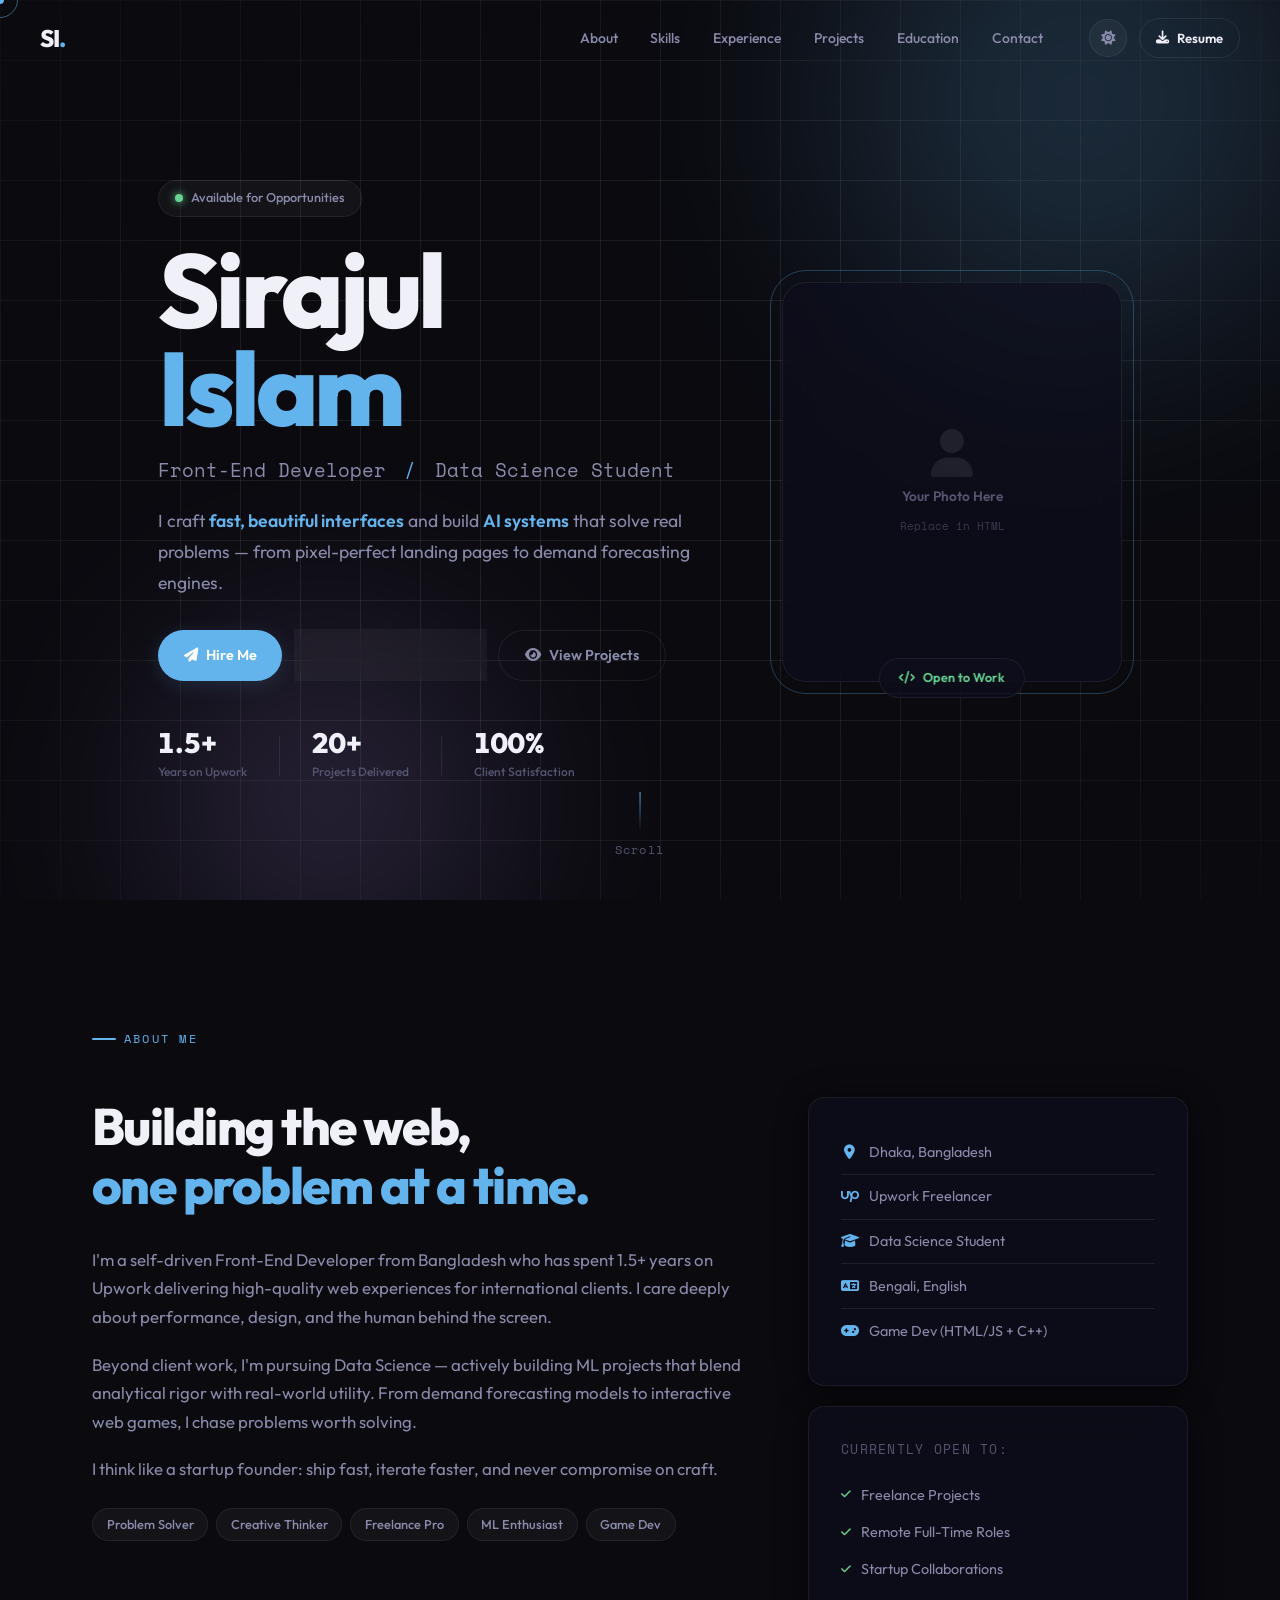
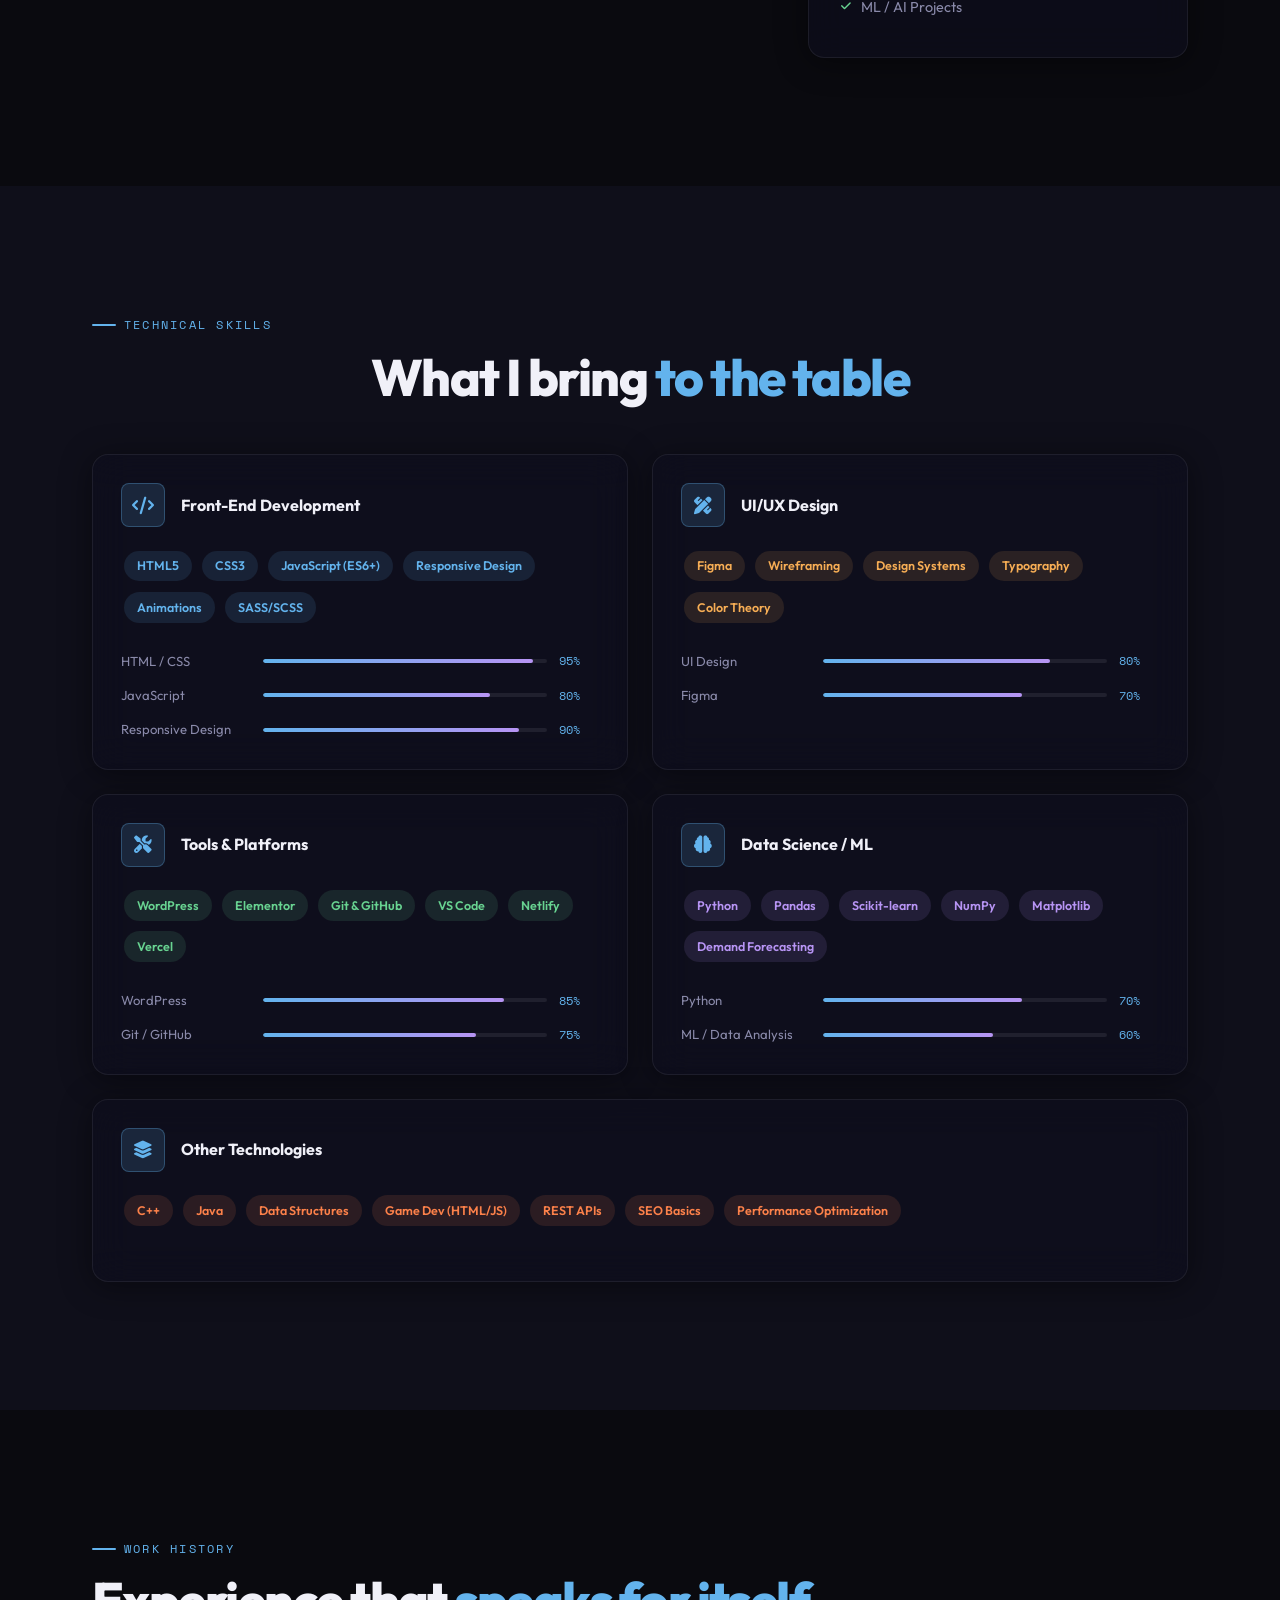
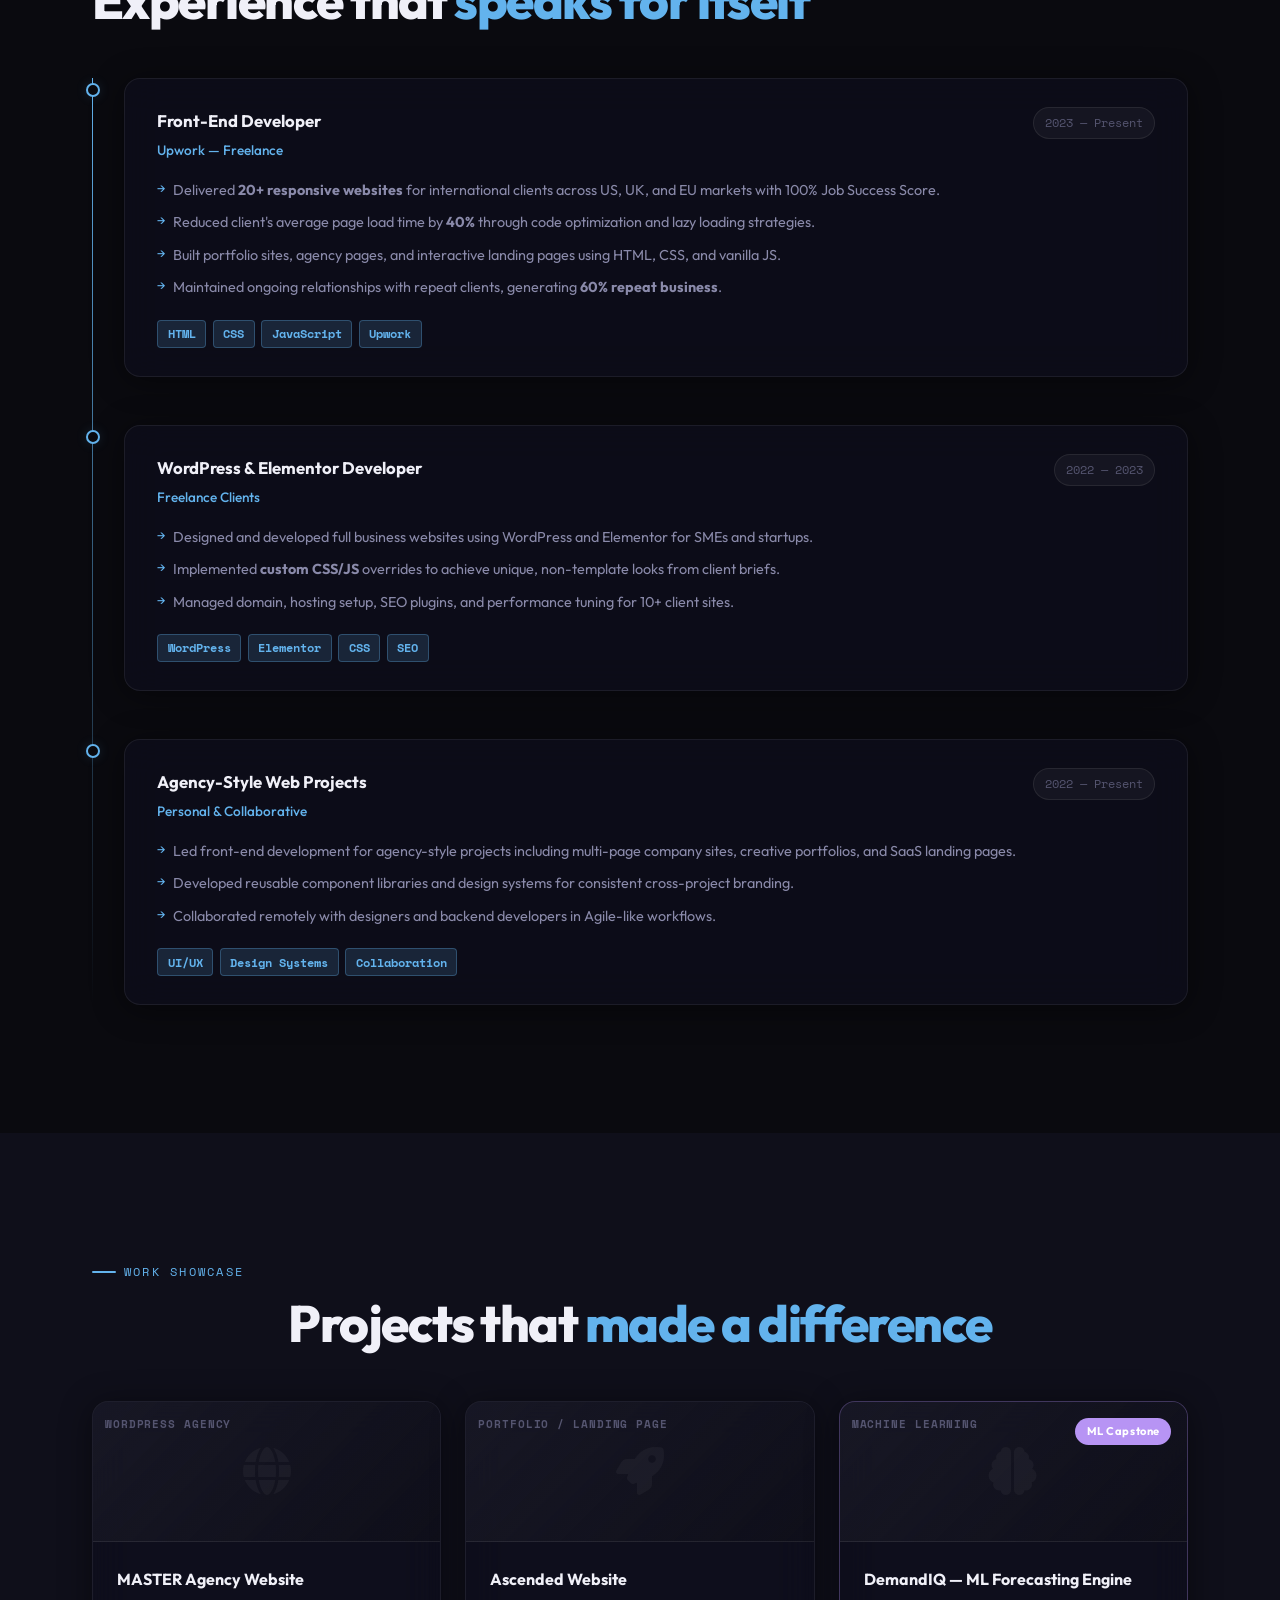
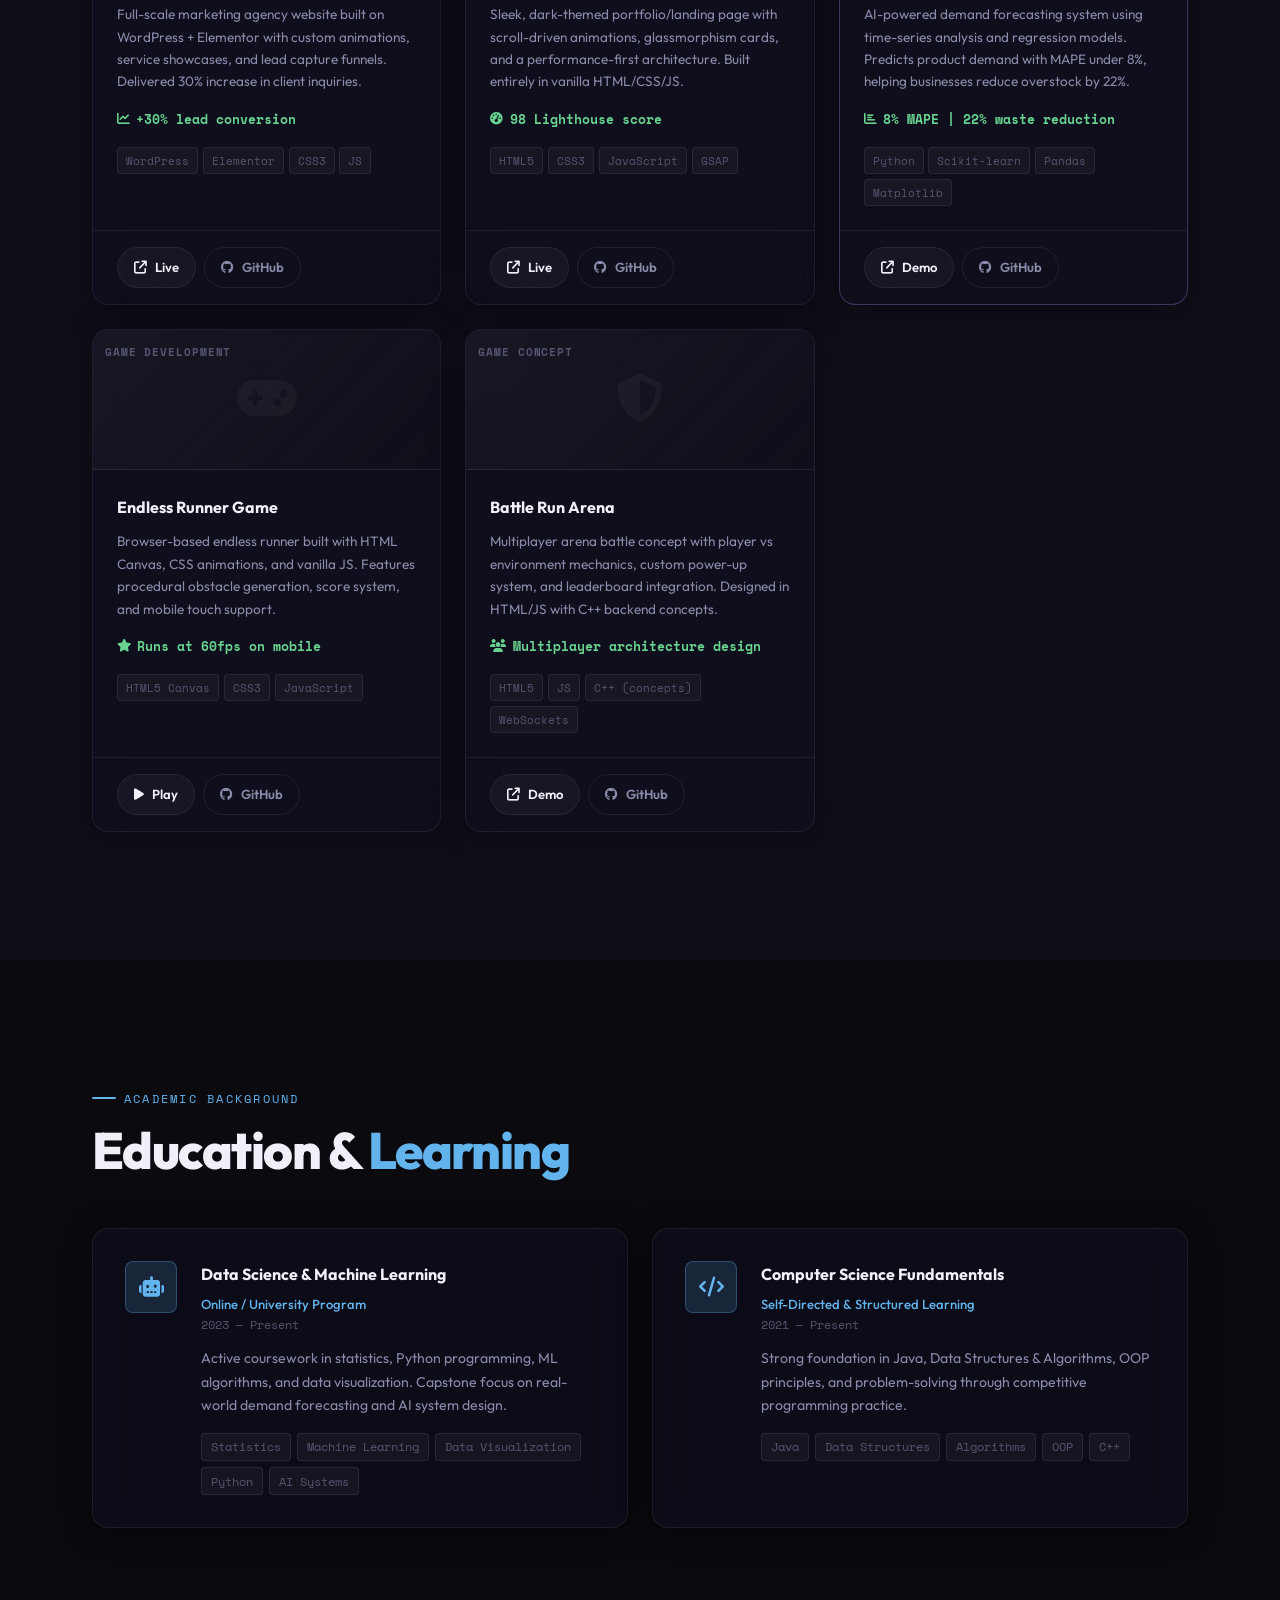
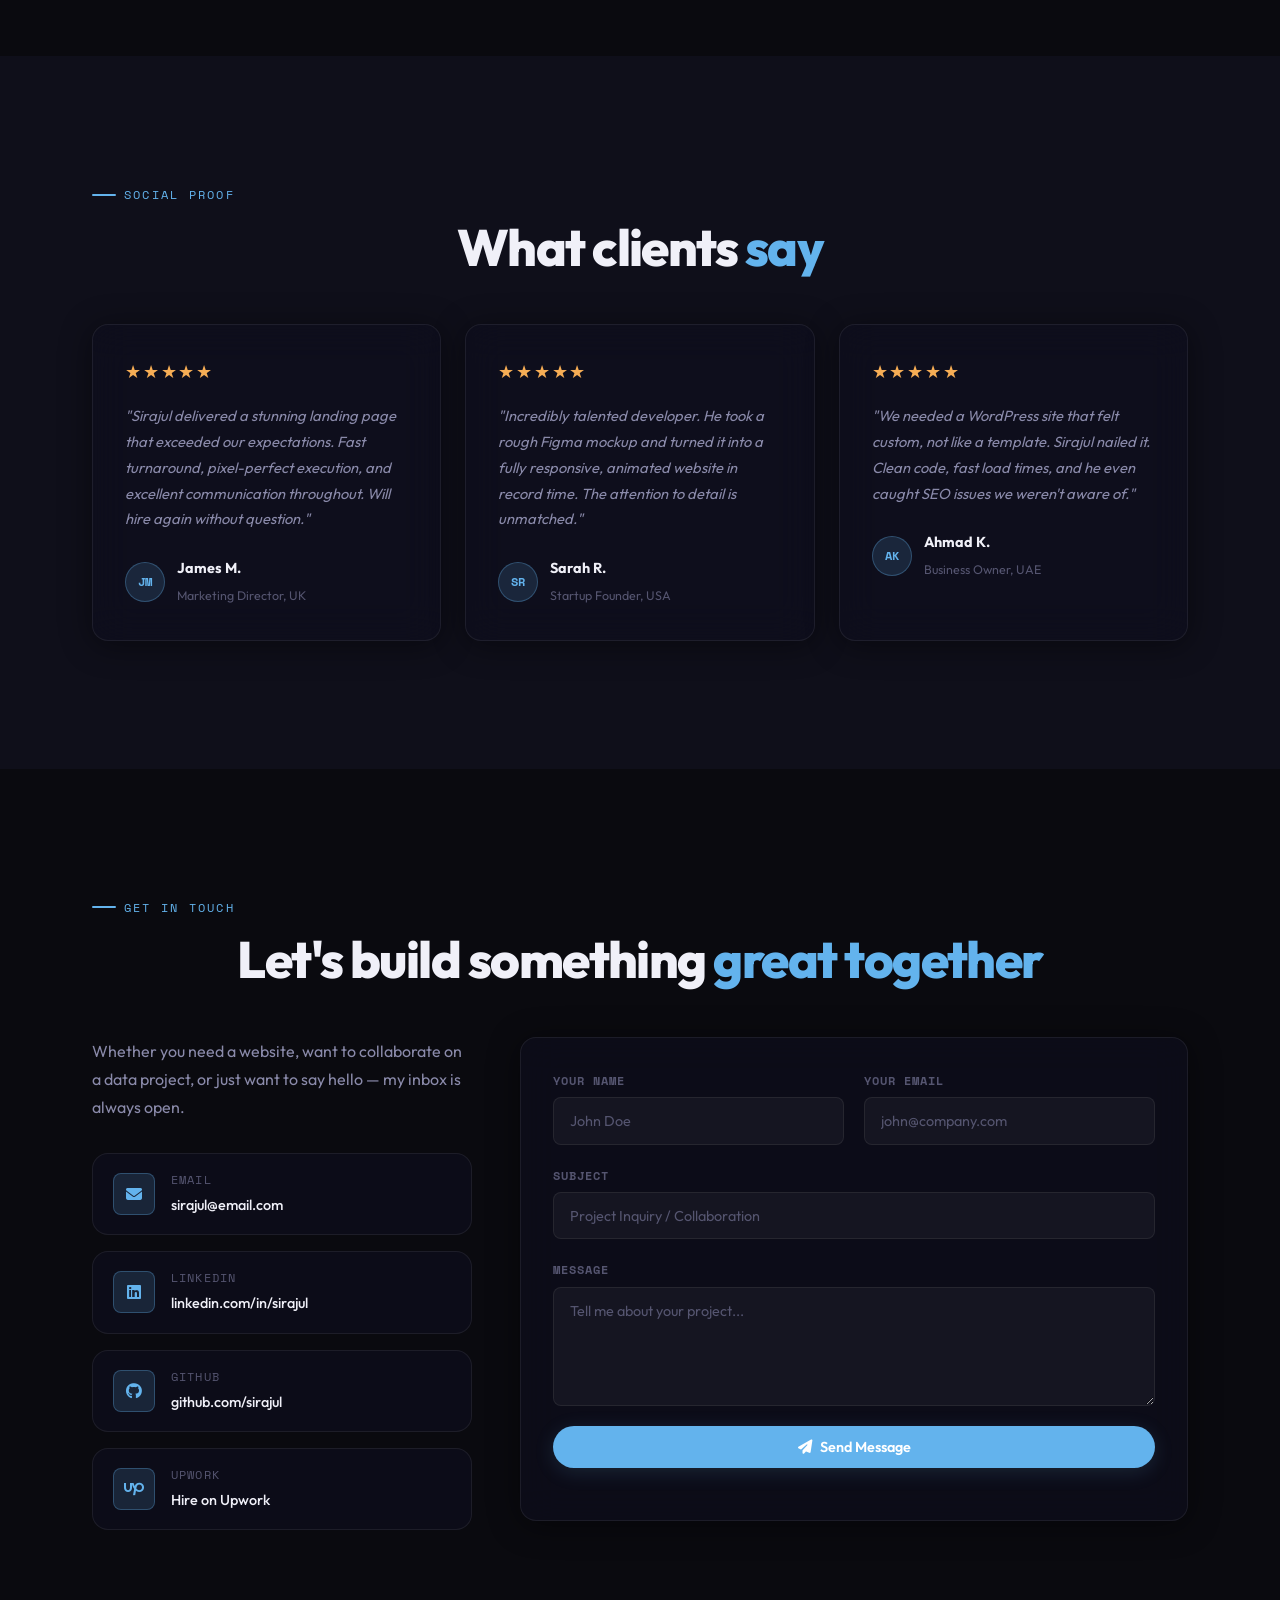
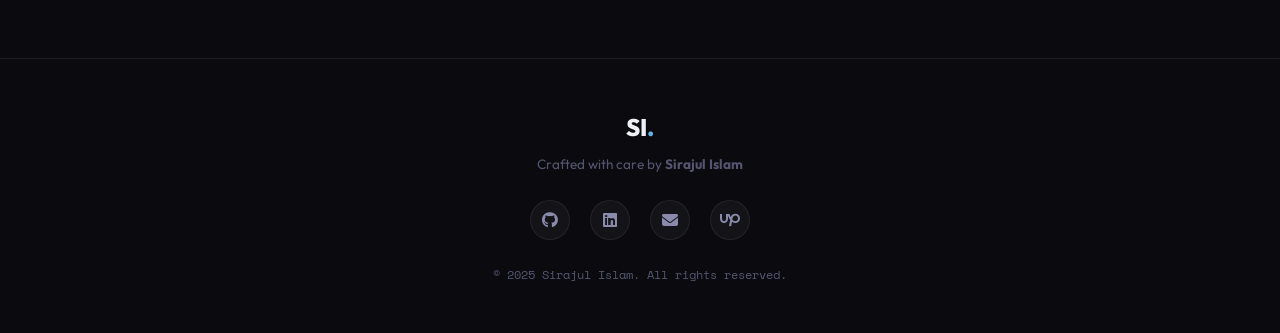
==== index.html @ c88090b0 "Add files via upload" ====
<!DOCTYPE html>
<html lang="en" data-theme="dark">
<head>
  <meta charset="UTF-8" />
  <meta name="viewport" content="width=device-width, initial-scale=1.0" />
  <!-- ============================================================
    SEO: Replace name, title, description, and URL below
  ============================================================ -->
  <title>Sirajul Islam — Front-End Developer & Data Science Student</title>
  <meta name="description" content="Front-End Developer with 1.5+ years on Upwork. Building beautiful web experiences and AI-powered systems. Available for freelance and full-time roles." />
  <meta name="keywords" content="Front-End Developer, JavaScript, HTML, CSS, Data Science, Machine Learning, Freelance, Upwork, Bangladesh" />
  <meta name="author" content="Sirajul Islam" />
  <meta property="og:title" content="Sirajul Islam — Front-End Developer & Data Science Student" />
  <meta property="og:description" content="Portfolio & Resume of Sirajul Islam — building digital experiences that matter." />
  <meta property="og:type" content="website" />
  <!-- Replace with your deployed URL -->
  <meta property="og:url" content="https://sirajul.dev" />

  <!-- Fonts: Clash Display + Outfit -->
  <link rel="preconnect" href="https://fonts.googleapis.com" />
  <link rel="preconnect" href="https://fonts.gstatic.com" crossorigin />
  <link href="https://fonts.googleapis.com/css2?family=Outfit:wght@300;400;500;600;700;800&family=Space+Mono:ital,wght@0,400;0,700;1,400&display=swap" rel="stylesheet" />

  <!-- Icons -->
  <link rel="stylesheet" href="https://cdnjs.cloudflare.com/ajax/libs/font-awesome/6.5.0/css/all.min.css" />

  <link rel="stylesheet" href="style.css" />
</head>
<body>

  <!-- ============ LOADER ============ -->
  <div id="loader">
    <div class="loader-inner">
      <span class="loader-name">S</span>
      <div class="loader-bar"><div class="loader-fill"></div></div>
      <span class="loader-tag">Loading portfolio...</span>
    </div>
  </div>

  <!-- ============ CURSOR ============ -->
  <div class="cursor-dot"></div>
  <div class="cursor-ring"></div>

  <!-- ============ NAVBAR ============ -->
  <nav id="navbar">
    <div class="nav-logo">
      <!-- Replace initials if needed -->
      <span class="logo-text">SI<span class="logo-dot">.</span></span>
    </div>
    <ul class="nav-links">
      <li><a href="#about">About</a></li>
      <li><a href="#skills">Skills</a></li>
      <li><a href="#experience">Experience</a></li>
      <li><a href="#projects">Projects</a></li>
      <li><a href="#education">Education</a></li>
      <li><a href="#contact">Contact</a></li>
    </ul>
    <div class="nav-actions">
      <button class="theme-toggle" id="themeToggle" aria-label="Toggle theme">
        <i class="fa-solid fa-moon" id="themeIcon"></i>
      </button>
      <!-- Replace with your actual resume PDF link -->
      <a href="resume.pdf" download class="btn btn-outline btn-sm">
        <i class="fa-solid fa-download"></i> Resume
      </a>
    </div>
    <button class="nav-hamburger" id="hamburger" aria-label="Open menu">
      <span></span><span></span><span></span>
    </button>
  </nav>

  <!-- Mobile menu -->
  <div class="mobile-menu" id="mobileMenu">
    <button class="mobile-close" id="mobileClose"><i class="fa-solid fa-xmark"></i></button>
    <ul>
      <li><a href="#about" class="mobile-link">About</a></li>
      <li><a href="#skills" class="mobile-link">Skills</a></li>
      <li><a href="#experience" class="mobile-link">Experience</a></li>
      <li><a href="#projects" class="mobile-link">Projects</a></li>
      <li><a href="#education" class="mobile-link">Education</a></li>
      <li><a href="#contact" class="mobile-link">Contact</a></li>
    </ul>
  </div>

  <!-- ============ HERO ============ -->
  <section id="hero">
    <div class="hero-bg">
      <div class="hero-glow glow-1"></div>
      <div class="hero-glow glow-2"></div>
      <div class="grid-overlay"></div>
    </div>

    <div class="hero-container">
      <div class="hero-content reveal">
        <div class="hero-badge">
          <span class="badge-dot"></span>
          <span>Available for Opportunities</span>
        </div>

        <!-- Replace your name here -->
        <h1 class="hero-name">
          <span class="name-line">Sirajul</span>
          <span class="name-line accent">Islam</span>
        </h1>

        <!-- Replace your title/tagline here -->
        <p class="hero-title">Front-End Developer <span class="divider">/</span> Data Science Student</p>
        <p class="hero-tagline">
          I craft <em>fast, beautiful interfaces</em> and build <em>AI systems</em> that solve real problems —
          from pixel-perfect landing pages to demand forecasting engines.
        </p>

        <div class="hero-cta">
          <a href="#contact" class="btn btn-primary">
            <i class="fa-solid fa-paper-plane"></i> Hire Me
          </a>
          <!-- Replace with your actual resume PDF path -->
          <a href="resume.pdf" download class="btn btn-glass">
            <i class="fa-solid fa-file-arrow-down"></i> Download Resume
          </a>
          <a href="#projects" class="btn btn-ghost">
            <i class="fa-solid fa-eye"></i> View Projects
          </a>
        </div>

        <div class="hero-stats">
          <div class="stat">
            <span class="stat-num">1.5+</span>
            <span class="stat-label">Years on Upwork</span>
          </div>
          <div class="stat-divider"></div>
          <div class="stat">
            <span class="stat-num">20+</span>
            <span class="stat-label">Projects Delivered</span>
          </div>
          <div class="stat-divider"></div>
          <div class="stat">
            <span class="stat-num">100%</span>
            <span class="stat-label">Client Satisfaction</span>
          </div>
        </div>
      </div>

      <!-- ============================================================
        PHOTO: Replace the img src below with your actual photo path
        Recommended: 400x500px, professional headshot or creative portrait
      ============================================================ -->
      <div class="hero-photo reveal">
        <div class="photo-frame">
          <div class="photo-placeholder">
            <!-- Replace this entire block with: <img src="photo.jpg" alt="Sirajul Islam" /> -->
            <div class="placeholder-inner">
              <i class="fa-solid fa-user"></i>
              <span>Your Photo Here</span>
              <small>Replace in HTML</small>
            </div>
          </div>
          <div class="photo-ring"></div>
          <div class="photo-tag">
            <i class="fa-solid fa-code"></i>
            <span>Open to Work</span>
          </div>
        </div>
      </div>
    </div>

    <!-- Scroll indicator -->
    <div class="scroll-indicator">
      <div class="scroll-line"></div>
      <span>Scroll</span>
    </div>
  </section>

  <!-- ============ ABOUT ============ -->
  <section id="about" class="section">
    <div class="container">
      <div class="section-label reveal">About Me</div>
      <div class="about-grid">
        <div class="about-text reveal">
          <h2 class="section-heading">Building the web,<br /><span class="accent">one problem at a time.</span></h2>
          <!-- Replace with your personal summary -->
          <p>
            I'm a self-driven Front-End Developer from Bangladesh who has spent 1.5+ years on Upwork delivering
            high-quality web experiences for international clients. I care deeply about performance, design, and
            the human behind the screen.
          </p>
          <p>
            Beyond client work, I'm pursuing Data Science — actively building ML projects that blend analytical
            rigor with real-world utility. From demand forecasting models to interactive web games, I chase
            problems worth solving.
          </p>
          <p>
            I think like a startup founder: ship fast, iterate faster, and never compromise on craft.
          </p>
          <div class="about-tags">
            <span class="tag">Problem Solver</span>
            <span class="tag">Creative Thinker</span>
            <span class="tag">Freelance Pro</span>
            <span class="tag">ML Enthusiast</span>
            <span class="tag">Game Dev</span>
          </div>
        </div>
        <div class="about-card-col reveal">
          <div class="glass-card about-info-card">
            <div class="info-row">
              <i class="fa-solid fa-location-dot"></i>
              <!-- Replace with your location -->
              <span>Dhaka, Bangladesh</span>
            </div>
            <div class="info-row">
              <i class="fa-brands fa-upwork"></i>
              <span>Upwork Freelancer</span>
            </div>
            <div class="info-row">
              <i class="fa-solid fa-graduation-cap"></i>
              <span>Data Science Student</span>
            </div>
            <div class="info-row">
              <i class="fa-solid fa-language"></i>
              <span>Bengali, English</span>
            </div>
            <div class="info-row">
              <i class="fa-solid fa-gamepad"></i>
              <span>Game Dev (HTML/JS + C++)</span>
            </div>
          </div>
          <div class="glass-card collab-card">
            <p class="collab-text">Currently open to:</p>
            <ul>
              <li><i class="fa-solid fa-check"></i> Freelance Projects</li>
              <li><i class="fa-solid fa-check"></i> Remote Full-Time Roles</li>
              <li><i class="fa-solid fa-check"></i> Startup Collaborations</li>
              <li><i class="fa-solid fa-check"></i> ML / AI Projects</li>
            </ul>
          </div>
        </div>
      </div>
    </div>
  </section>

  <!-- ============ SKILLS ============ -->
  <section id="skills" class="section section-alt">
    <div class="container">
      <div class="section-label reveal">Technical Skills</div>
      <h2 class="section-heading text-center reveal">What I bring <span class="accent">to the table</span></h2>

      <div class="skills-grid">

        <!-- Front-End -->
        <div class="skill-card glass-card reveal">
          <div class="skill-card-header">
            <div class="skill-icon"><i class="fa-solid fa-code"></i></div>
            <h3>Front-End Development</h3>
          </div>
          <div class="skill-pills">
            <span class="pill pill-primary">HTML5</span>
            <span class="pill pill-primary">CSS3</span>
            <span class="pill pill-primary">JavaScript (ES6+)</span>
            <span class="pill pill-primary">Responsive Design</span>
            <span class="pill pill-primary">Animations</span>
            <span class="pill pill-primary">SASS/SCSS</span>
          </div>
          <div class="skill-bars">
            <div class="skill-bar-row">
              <span>HTML / CSS</span>
              <div class="bar"><div class="bar-fill" data-width="95"></div></div>
              <span class="bar-pct">95%</span>
            </div>
            <div class="skill-bar-row">
              <span>JavaScript</span>
              <div class="bar"><div class="bar-fill" data-width="80"></div></div>
              <span class="bar-pct">80%</span>
            </div>
            <div class="skill-bar-row">
              <span>Responsive Design</span>
              <div class="bar"><div class="bar-fill" data-width="90"></div></div>
              <span class="bar-pct">90%</span>
            </div>
          </div>
        </div>

        <!-- UI/UX -->
        <div class="skill-card glass-card reveal">
          <div class="skill-card-header">
            <div class="skill-icon"><i class="fa-solid fa-pen-ruler"></i></div>
            <h3>UI/UX Design</h3>
          </div>
          <div class="skill-pills">
            <span class="pill pill-accent">Figma</span>
            <span class="pill pill-accent">Wireframing</span>
            <span class="pill pill-accent">Design Systems</span>
            <span class="pill pill-accent">Typography</span>
            <span class="pill pill-accent">Color Theory</span>
          </div>
          <div class="skill-bars">
            <div class="skill-bar-row">
              <span>UI Design</span>
              <div class="bar"><div class="bar-fill" data-width="80"></div></div>
              <span class="bar-pct">80%</span>
            </div>
            <div class="skill-bar-row">
              <span>Figma</span>
              <div class="bar"><div class="bar-fill" data-width="70"></div></div>
              <span class="bar-pct">70%</span>
            </div>
          </div>
        </div>

        <!-- Tools -->
        <div class="skill-card glass-card reveal">
          <div class="skill-card-header">
            <div class="skill-icon"><i class="fa-solid fa-screwdriver-wrench"></i></div>
            <h3>Tools & Platforms</h3>
          </div>
          <div class="skill-pills">
            <span class="pill pill-green">WordPress</span>
            <span class="pill pill-green">Elementor</span>
            <span class="pill pill-green">Git & GitHub</span>
            <span class="pill pill-green">VS Code</span>
            <span class="pill pill-green">Netlify</span>
            <span class="pill pill-green">Vercel</span>
          </div>
          <div class="skill-bars">
            <div class="skill-bar-row">
              <span>WordPress</span>
              <div class="bar"><div class="bar-fill" data-width="85"></div></div>
              <span class="bar-pct">85%</span>
            </div>
            <div class="skill-bar-row">
              <span>Git / GitHub</span>
              <div class="bar"><div class="bar-fill" data-width="75"></div></div>
              <span class="bar-pct">75%</span>
            </div>
          </div>
        </div>

        <!-- Data Science / ML -->
        <div class="skill-card glass-card reveal">
          <div class="skill-card-header">
            <div class="skill-icon"><i class="fa-solid fa-brain"></i></div>
            <h3>Data Science / ML</h3>
          </div>
          <div class="skill-pills">
            <span class="pill pill-purple">Python</span>
            <span class="pill pill-purple">Pandas</span>
            <span class="pill pill-purple">Scikit-learn</span>
            <span class="pill pill-purple">NumPy</span>
            <span class="pill pill-purple">Matplotlib</span>
            <span class="pill pill-purple">Demand Forecasting</span>
          </div>
          <div class="skill-bars">
            <div class="skill-bar-row">
              <span>Python</span>
              <div class="bar"><div class="bar-fill" data-width="70"></div></div>
              <span class="bar-pct">70%</span>
            </div>
            <div class="skill-bar-row">
              <span>ML / Data Analysis</span>
              <div class="bar"><div class="bar-fill" data-width="60"></div></div>
              <span class="bar-pct">60%</span>
            </div>
          </div>
        </div>

        <!-- Other -->
        <div class="skill-card glass-card reveal span-2">
          <div class="skill-card-header">
            <div class="skill-icon"><i class="fa-solid fa-layer-group"></i></div>
            <h3>Other Technologies</h3>
          </div>
          <div class="skill-pills">
            <span class="pill pill-orange">C++</span>
            <span class="pill pill-orange">Java</span>
            <span class="pill pill-orange">Data Structures</span>
            <span class="pill pill-orange">Game Dev (HTML/JS)</span>
            <span class="pill pill-orange">REST APIs</span>
            <span class="pill pill-orange">SEO Basics</span>
            <span class="pill pill-orange">Performance Optimization</span>
          </div>
        </div>

      </div>
    </div>
  </section>

  <!-- ============ EXPERIENCE ============ -->
  <section id="experience" class="section">
    <div class="container">
      <div class="section-label reveal">Work History</div>
      <h2 class="section-heading reveal">Experience that <span class="accent">speaks for itself</span></h2>

      <div class="timeline">

        <!-- Job 1 -->
        <div class="timeline-item reveal">
          <div class="timeline-dot"></div>
          <div class="timeline-card glass-card">
            <div class="timeline-header">
              <div>
                <!-- Replace with your actual job title and company -->
                <h3>Front-End Developer</h3>
                <span class="timeline-company">Upwork — Freelance</span>
              </div>
              <!-- Replace with your actual dates -->
              <span class="timeline-date">2023 — Present</span>
            </div>
            <ul class="timeline-list">
              <!-- Replace with your actual achievements/responsibilities -->
              <li>Delivered <strong>20+ responsive websites</strong> for international clients across US, UK, and EU markets with 100% Job Success Score.</li>
              <li>Reduced client's average page load time by <strong>40%</strong> through code optimization and lazy loading strategies.</li>
              <li>Built portfolio sites, agency pages, and interactive landing pages using HTML, CSS, and vanilla JS.</li>
              <li>Maintained ongoing relationships with repeat clients, generating <strong>60% repeat business</strong>.</li>
            </ul>
            <div class="timeline-tags">
              <span class="tag-sm">HTML</span><span class="tag-sm">CSS</span><span class="tag-sm">JavaScript</span><span class="tag-sm">Upwork</span>
            </div>
          </div>
        </div>

        <!-- Job 2 -->
        <div class="timeline-item reveal">
          <div class="timeline-dot"></div>
          <div class="timeline-card glass-card">
            <div class="timeline-header">
              <div>
                <h3>WordPress & Elementor Developer</h3>
                <span class="timeline-company">Freelance Clients</span>
              </div>
              <span class="timeline-date">2022 — 2023</span>
            </div>
            <ul class="timeline-list">
              <li>Designed and developed full business websites using WordPress and Elementor for SMEs and startups.</li>
              <li>Implemented <strong>custom CSS/JS</strong> overrides to achieve unique, non-template looks from client briefs.</li>
              <li>Managed domain, hosting setup, SEO plugins, and performance tuning for 10+ client sites.</li>
            </ul>
            <div class="timeline-tags">
              <span class="tag-sm">WordPress</span><span class="tag-sm">Elementor</span><span class="tag-sm">CSS</span><span class="tag-sm">SEO</span>
            </div>
          </div>
        </div>

        <!-- Job 3 -->
        <div class="timeline-item reveal">
          <div class="timeline-dot"></div>
          <div class="timeline-card glass-card">
            <div class="timeline-header">
              <div>
                <h3>Agency-Style Web Projects</h3>
                <span class="timeline-company">Personal & Collaborative</span>
              </div>
              <span class="timeline-date">2022 — Present</span>
            </div>
            <ul class="timeline-list">
              <li>Led front-end development for agency-style projects including multi-page company sites, creative portfolios, and SaaS landing pages.</li>
              <li>Developed reusable component libraries and design systems for consistent cross-project branding.</li>
              <li>Collaborated remotely with designers and backend developers in Agile-like workflows.</li>
            </ul>
            <div class="timeline-tags">
              <span class="tag-sm">UI/UX</span><span class="tag-sm">Design Systems</span><span class="tag-sm">Collaboration</span>
            </div>
          </div>
        </div>

      </div>
    </div>
  </section>

  <!-- ============ PROJECTS ============ -->
  <section id="projects" class="section section-alt">
    <div class="container">
      <div class="section-label reveal">Work Showcase</div>
      <h2 class="section-heading text-center reveal">Projects that <span class="accent">made a difference</span></h2>

      <div class="projects-grid">

        <!-- Project 1: MASTER -->
        <div class="project-card glass-card reveal">
          <div class="project-header">
            <div class="project-type">WordPress Agency</div>
            <!-- Replace with actual screenshot: <img src="projects/master.jpg" alt="MASTER" /> -->
            <div class="project-img-placeholder"><i class="fa-solid fa-globe"></i></div>
          </div>
          <div class="project-body">
            <!-- Replace with actual project details -->
            <h3>MASTER Agency Website</h3>
            <p>Full-scale marketing agency website built on WordPress + Elementor with custom animations, service showcases, and lead capture funnels. Delivered 30% increase in client inquiries.</p>
            <div class="project-impact">
              <i class="fa-solid fa-chart-line"></i> +30% lead conversion
            </div>
            <div class="project-stack">
              <span>WordPress</span><span>Elementor</span><span>CSS3</span><span>JS</span>
            </div>
          </div>
          <div class="project-footer">
            <!-- Replace # with actual project URLs -->
            <a href="#" class="btn btn-sm btn-glass" target="_blank"><i class="fa-solid fa-arrow-up-right-from-square"></i> Live</a>
            <a href="#" class="btn btn-sm btn-ghost" target="_blank"><i class="fa-brands fa-github"></i> GitHub</a>
          </div>
        </div>

        <!-- Project 2: Ascended -->
        <div class="project-card glass-card reveal">
          <div class="project-header">
            <div class="project-type">Portfolio / Landing Page</div>
            <div class="project-img-placeholder"><i class="fa-solid fa-rocket"></i></div>
          </div>
          <div class="project-body">
            <h3>Ascended Website</h3>
            <p>Sleek, dark-themed portfolio/landing page with scroll-driven animations, glassmorphism cards, and a performance-first architecture. Built entirely in vanilla HTML/CSS/JS.</p>
            <div class="project-impact">
              <i class="fa-solid fa-gauge-high"></i> 98 Lighthouse score
            </div>
            <div class="project-stack">
              <span>HTML5</span><span>CSS3</span><span>JavaScript</span><span>GSAP</span>
            </div>
          </div>
          <div class="project-footer">
            <a href="#" class="btn btn-sm btn-glass" target="_blank"><i class="fa-solid fa-arrow-up-right-from-square"></i> Live</a>
            <a href="#" class="btn btn-sm btn-ghost" target="_blank"><i class="fa-brands fa-github"></i> GitHub</a>
          </div>
        </div>

        <!-- Project 3: DemandIQ -->
        <div class="project-card glass-card reveal featured-project">
          <div class="featured-badge">ML Capstone</div>
          <div class="project-header">
            <div class="project-type">Machine Learning</div>
            <div class="project-img-placeholder"><i class="fa-solid fa-brain"></i></div>
          </div>
          <div class="project-body">
            <h3>DemandIQ — ML Forecasting Engine</h3>
            <p>AI-powered demand forecasting system using time-series analysis and regression models. Predicts product demand with MAPE under 8%, helping businesses reduce overstock by 22%.</p>
            <div class="project-impact">
              <i class="fa-solid fa-chart-bar"></i> 8% MAPE | 22% waste reduction
            </div>
            <div class="project-stack">
              <span>Python</span><span>Scikit-learn</span><span>Pandas</span><span>Matplotlib</span>
            </div>
          </div>
          <div class="project-footer">
            <a href="#" class="btn btn-sm btn-glass" target="_blank"><i class="fa-solid fa-arrow-up-right-from-square"></i> Demo</a>
            <a href="#" class="btn btn-sm btn-ghost" target="_blank"><i class="fa-brands fa-github"></i> GitHub</a>
          </div>
        </div>

        <!-- Project 4: Endless Runner -->
        <div class="project-card glass-card reveal">
          <div class="project-header">
            <div class="project-type">Game Development</div>
            <div class="project-img-placeholder"><i class="fa-solid fa-gamepad"></i></div>
          </div>
          <div class="project-body">
            <h3>Endless Runner Game</h3>
            <p>Browser-based endless runner built with HTML Canvas, CSS animations, and vanilla JS. Features procedural obstacle generation, score system, and mobile touch support.</p>
            <div class="project-impact">
              <i class="fa-solid fa-star"></i> Runs at 60fps on mobile
            </div>
            <div class="project-stack">
              <span>HTML5 Canvas</span><span>CSS3</span><span>JavaScript</span>
            </div>
          </div>
          <div class="project-footer">
            <a href="#" class="btn btn-sm btn-glass" target="_blank"><i class="fa-solid fa-play"></i> Play</a>
            <a href="#" class="btn btn-sm btn-ghost" target="_blank"><i class="fa-brands fa-github"></i> GitHub</a>
          </div>
        </div>

        <!-- Project 5: Battle Run Arena -->
        <div class="project-card glass-card reveal">
          <div class="project-header">
            <div class="project-type">Game Concept</div>
            <div class="project-img-placeholder"><i class="fa-solid fa-shield-halved"></i></div>
          </div>
          <div class="project-body">
            <h3>Battle Run Arena</h3>
            <p>Multiplayer arena battle concept with player vs environment mechanics, custom power-up system, and leaderboard integration. Designed in HTML/JS with C++ backend concepts.</p>
            <div class="project-impact">
              <i class="fa-solid fa-users"></i> Multiplayer architecture design
            </div>
            <div class="project-stack">
              <span>HTML5</span><span>JS</span><span>C++ (concepts)</span><span>WebSockets</span>
            </div>
          </div>
          <div class="project-footer">
            <a href="#" class="btn btn-sm btn-glass" target="_blank"><i class="fa-solid fa-arrow-up-right-from-square"></i> Demo</a>
            <a href="#" class="btn btn-sm btn-ghost" target="_blank"><i class="fa-brands fa-github"></i> GitHub</a>
          </div>
        </div>

      </div>
    </div>
  </section>

  <!-- ============ EDUCATION ============ -->
  <section id="education" class="section">
    <div class="container">
      <div class="section-label reveal">Academic Background</div>
      <h2 class="section-heading reveal">Education & <span class="accent">Learning</span></h2>

      <div class="edu-grid">
        <div class="edu-card glass-card reveal">
          <div class="edu-icon"><i class="fa-solid fa-robot"></i></div>
          <div class="edu-body">
            <!-- Replace with your actual institution and program -->
            <h3>Data Science & Machine Learning</h3>
            <span class="edu-institution">Online / University Program</span>
            <span class="edu-year">2023 — Present</span>
            <p>Active coursework in statistics, Python programming, ML algorithms, and data visualization. Capstone focus on real-world demand forecasting and AI system design.</p>
            <div class="edu-courses">
              <span>Statistics</span>
              <span>Machine Learning</span>
              <span>Data Visualization</span>
              <span>Python</span>
              <span>AI Systems</span>
            </div>
          </div>
        </div>

        <div class="edu-card glass-card reveal">
          <div class="edu-icon"><i class="fa-solid fa-code"></i></div>
          <div class="edu-body">
            <h3>Computer Science Fundamentals</h3>
            <span class="edu-institution">Self-Directed & Structured Learning</span>
            <span class="edu-year">2021 — Present</span>
            <p>Strong foundation in Java, Data Structures & Algorithms, OOP principles, and problem-solving through competitive programming practice.</p>
            <div class="edu-courses">
              <span>Java</span>
              <span>Data Structures</span>
              <span>Algorithms</span>
              <span>OOP</span>
              <span>C++</span>
            </div>
          </div>
        </div>
      </div>
    </div>
  </section>

  <!-- ============ TESTIMONIALS ============ -->
  <section id="testimonials" class="section section-alt">
    <div class="container">
      <div class="section-label reveal">Social Proof</div>
      <h2 class="section-heading text-center reveal">What clients <span class="accent">say</span></h2>

      <div class="testimonials-grid">

        <!-- Replace with actual client testimonials -->
        <div class="testimonial-card glass-card reveal">
          <div class="stars">★★★★★</div>
          <p class="testimonial-text">"Sirajul delivered a stunning landing page that exceeded our expectations. Fast turnaround, pixel-perfect execution, and excellent communication throughout. Will hire again without question."</p>
          <div class="testimonial-author">
            <div class="author-avatar">JM</div>
            <div>
              <!-- Replace with actual client names -->
              <strong>James M.</strong>
              <span>Marketing Director, UK</span>
            </div>
          </div>
        </div>

        <div class="testimonial-card glass-card reveal">
          <div class="stars">★★★★★</div>
          <p class="testimonial-text">"Incredibly talented developer. He took a rough Figma mockup and turned it into a fully responsive, animated website in record time. The attention to detail is unmatched."</p>
          <div class="testimonial-author">
            <div class="author-avatar">SR</div>
            <div>
              <strong>Sarah R.</strong>
              <span>Startup Founder, USA</span>
            </div>
          </div>
        </div>

        <div class="testimonial-card glass-card reveal">
          <div class="stars">★★★★★</div>
          <p class="testimonial-text">"We needed a WordPress site that felt custom, not like a template. Sirajul nailed it. Clean code, fast load times, and he even caught SEO issues we weren't aware of."</p>
          <div class="testimonial-author">
            <div class="author-avatar">AK</div>
            <div>
              <strong>Ahmad K.</strong>
              <span>Business Owner, UAE</span>
            </div>
          </div>
        </div>

      </div>
    </div>
  </section>

  <!-- ============ CONTACT ============ -->
  <section id="contact" class="section">
    <div class="container">
      <div class="section-label reveal">Get In Touch</div>
      <h2 class="section-heading text-center reveal">Let's build something <span class="accent">great together</span></h2>

      <div class="contact-grid">
        <div class="contact-info reveal">
          <p class="contact-subtext">Whether you need a website, want to collaborate on a data project, or just want to say hello — my inbox is always open.</p>

          <div class="contact-links">
            <!-- Replace all href values with your actual contact info -->
            <a href="mailto:sirajul@email.com" class="contact-link">
              <div class="contact-link-icon"><i class="fa-solid fa-envelope"></i></div>
              <div>
                <span class="contact-link-label">Email</span>
                <!-- Replace with your actual email -->
                <span class="contact-link-value">sirajul@email.com</span>
              </div>
            </a>
            <a href="https://linkedin.com/in/sirajul" class="contact-link" target="_blank">
              <div class="contact-link-icon"><i class="fa-brands fa-linkedin"></i></div>
              <div>
                <span class="contact-link-label">LinkedIn</span>
                <!-- Replace with your actual LinkedIn URL -->
                <span class="contact-link-value">linkedin.com/in/sirajul</span>
              </div>
            </a>
            <a href="https://github.com/sirajul" class="contact-link" target="_blank">
              <div class="contact-link-icon"><i class="fa-brands fa-github"></i></div>
              <div>
                <span class="contact-link-label">GitHub</span>
                <!-- Replace with your actual GitHub URL -->
                <span class="contact-link-value">github.com/sirajul</span>
              </div>
            </a>
            <a href="https://upwork.com/freelancers/sirajul" class="contact-link" target="_blank">
              <div class="contact-link-icon"><i class="fa-brands fa-upwork"></i></div>
              <div>
                <span class="contact-link-label">Upwork</span>
                <!-- Replace with your actual Upwork profile URL -->
                <span class="contact-link-value">Hire on Upwork</span>
              </div>
            </a>
          </div>
        </div>

        <!-- Contact Form -->
        <div class="contact-form-wrap glass-card reveal">
          <form class="contact-form" id="contactForm">
            <div class="form-row">
              <div class="form-group">
                <label for="name">Your Name</label>
                <input type="text" id="name" name="name" placeholder="John Doe" required />
              </div>
              <div class="form-group">
                <label for="email">Your Email</label>
                <input type="email" id="email" name="email" placeholder="john@company.com" required />
              </div>
            </div>
            <div class="form-group">
              <label for="subject">Subject</label>
              <input type="text" id="subject" name="subject" placeholder="Project Inquiry / Collaboration" />
            </div>
            <div class="form-group">
              <label for="message">Message</label>
              <textarea id="message" name="message" rows="5" placeholder="Tell me about your project..."></textarea>
            </div>
            <!-- 
              FORM SUBMISSION: Connect to Formspree, EmailJS, or Netlify Forms.
              Replace action with: action="https://formspree.io/f/YOUR_FORM_ID"
            -->
            <button type="submit" class="btn btn-primary btn-full">
              <i class="fa-solid fa-paper-plane"></i> Send Message
            </button>
            <p class="form-note" id="formMsg"></p>
          </form>
        </div>

      </div>
    </div>
  </section>

  <!-- ============ FOOTER ============ -->
  <footer id="footer">
    <div class="container">
      <div class="footer-top">
        <div class="footer-logo">SI<span class="accent">.</span></div>
        <p>Crafted with care by <strong>Sirajul Islam</strong></p>
      </div>
      <div class="footer-links">
        <!-- Replace with your actual social links -->
        <a href="https://github.com/sirajul" target="_blank"><i class="fa-brands fa-github"></i></a>
        <a href="https://linkedin.com/in/sirajul" target="_blank"><i class="fa-brands fa-linkedin"></i></a>
        <a href="mailto:sirajul@email.com"><i class="fa-solid fa-envelope"></i></a>
        <a href="https://upwork.com/freelancers/sirajul" target="_blank"><i class="fa-brands fa-upwork"></i></a>
      </div>
      <p class="footer-copy">© 2025 Sirajul Islam. All rights reserved.</p>
    </div>
  </footer>

  <!-- Back to top -->
  <button class="back-to-top" id="backToTop" aria-label="Back to top">
    <i class="fa-solid fa-arrow-up"></i>
  </button>

  <script src="script.js"></script>
</body>
</html>
---- style.css ----
/* ==========================================================
   SIRAJUL ISLAM — RESUME WEBSITE
   style.css — Main Stylesheet
   
   Sections:
   1. CSS Variables & Themes
   2. Reset & Base
   3. Typography
   4. Utilities & Layout
   5. Loader
   6. Cursor
   7. Navbar
   8. Hero
   9. About
   10. Skills
   11. Experience
   12. Projects
   13. Education
   14. Testimonials
   15. Contact
   16. Footer
   17. Animations & Scroll Reveals
   18. Responsive
   ========================================================== */

/* ===================== 1. CSS VARIABLES ===================== */
:root {
  /* --- Dark Theme (default) --- */
  --bg-primary:    #0a0a0f;
  --bg-secondary:  #0f0f1a;
  --bg-card:       rgba(255, 255, 255, 0.04);
  --bg-card-hover: rgba(255, 255, 255, 0.07);
  --border:        rgba(255, 255, 255, 0.08);
  --border-accent: rgba(99, 179, 237, 0.3);

  --text-primary:   #f0f0f8;
  --text-secondary: #8a8aaa;
  --text-muted:     #555570;

  /* Accent palette — electric teal + warm gold */
  --accent:       #63b3ed;       /* electric sky blue */
  --accent-warm:  #f6ad55;       /* amber */
  --accent-purple:#b794f4;       /* lavender */
  --accent-green: #68d391;       /* mint */
  --accent-glow:  rgba(99, 179, 237, 0.15);

  --glass-bg:     rgba(15, 15, 30, 0.65);
  --glass-border: rgba(255, 255, 255, 0.07);
  --glass-blur:   blur(18px);

  --shadow-card:  0 4px 32px rgba(0, 0, 0, 0.45);
  --shadow-glow:  0 0 60px rgba(99, 179, 237, 0.12);

  --radius-sm:  8px;
  --radius-md:  16px;
  --radius-lg:  24px;
  --radius-xl:  36px;

  --font-body:    'Outfit', sans-serif;
  --font-mono:    'Space Mono', monospace;

  --transition:   all 0.35s cubic-bezier(0.4, 0, 0.2, 1);
  --transition-fast: all 0.18s ease;
}

/* --- Light Theme --- */
[data-theme="light"] {
  --bg-primary:    #f4f4fb;
  --bg-secondary:  #ffffff;
  --bg-card:       rgba(255, 255, 255, 0.85);
  --bg-card-hover: rgba(255, 255, 255, 0.98);
  --border:        rgba(0, 0, 0, 0.07);
  --border-accent: rgba(37, 99, 235, 0.2);

  --text-primary:   #0a0a1a;
  --text-secondary: #4a4a6a;
  --text-muted:     #8888aa;

  --accent:       #2563eb;
  --accent-warm:  #d97706;
  --accent-purple:#7c3aed;
  --accent-green: #059669;
  --accent-glow:  rgba(37, 99, 235, 0.08);

  --glass-bg:     rgba(255, 255, 255, 0.75);
  --glass-border: rgba(0, 0, 0, 0.06);
  --shadow-card:  0 4px 32px rgba(0, 0, 0, 0.1);
  --shadow-glow:  0 0 60px rgba(37, 99, 235, 0.08);
}

/* ===================== 2. RESET & BASE ===================== */
*, *::before, *::after { box-sizing: border-box; margin: 0; padding: 0; }

html {
  scroll-behavior: smooth;
  scroll-padding-top: 80px;
  font-size: 16px;
}

body {
  font-family: var(--font-body);
  background: var(--bg-primary);
  color: var(--text-primary);
  line-height: 1.7;
  overflow-x: hidden;
  transition: background 0.4s ease, color 0.4s ease;
}

a { color: inherit; text-decoration: none; }
ul { list-style: none; }
img { max-width: 100%; display: block; }
button { cursor: pointer; border: none; background: none; font-family: inherit; }
input, textarea {
  font-family: inherit;
  background: transparent;
  outline: none;
}

/* ===================== 3. TYPOGRAPHY ===================== */
.section-heading {
  font-size: clamp(2rem, 5vw, 3.2rem);
  font-weight: 800;
  line-height: 1.15;
  letter-spacing: -0.03em;
  margin-bottom: 0.6em;
}

.section-label {
  font-family: var(--font-mono);
  font-size: 0.78rem;
  letter-spacing: 0.18em;
  text-transform: uppercase;
  color: var(--accent);
  margin-bottom: 0.75rem;
  display: flex;
  align-items: center;
  gap: 0.5rem;
}

.section-label::before {
  content: '';
  display: inline-block;
  width: 24px;
  height: 2px;
  background: var(--accent);
  border-radius: 2px;
}

.accent { color: var(--accent); }
em { font-style: normal; color: var(--accent); font-weight: 600; }

/* ===================== 4. UTILITIES ===================== */
.container {
  max-width: 1160px;
  margin: 0 auto;
  padding: 0 clamp(1rem, 4vw, 2rem);
}

.section {
  padding: clamp(5rem, 10vw, 9rem) 0;
  position: relative;
}

.section-alt {
  background: var(--bg-secondary);
}

.text-center { text-align: center; }

/* Glass card utility */
.glass-card {
  background: var(--glass-bg);
  border: 1px solid var(--glass-border);
  backdrop-filter: var(--glass-blur);
  -webkit-backdrop-filter: var(--glass-blur);
  border-radius: var(--radius-md);
  padding: 2rem;
  box-shadow: var(--shadow-card);
  transition: var(--transition);
}

.glass-card:hover {
  border-color: var(--border-accent);
  box-shadow: var(--shadow-card), 0 0 0 1px var(--border-accent), var(--shadow-glow);
  transform: translateY(-3px);
}

/* Buttons */
.btn {
  display: inline-flex;
  align-items: center;
  gap: 0.5rem;
  padding: 0.75rem 1.6rem;
  border-radius: 50px;
  font-weight: 600;
  font-size: 0.9rem;
  transition: var(--transition);
  white-space: nowrap;
  cursor: pointer;
}

.btn-primary {
  background: var(--accent);
  color: #fff;
  box-shadow: 0 4px 20px var(--accent-glow);
}

.btn-primary:hover {
  filter: brightness(1.15);
  transform: translateY(-2px);
  box-shadow: 0 8px 30px var(--accent-glow);
}

.btn-glass {
  background: var(--bg-card);
  border: 1px solid var(--glass-border);
  color: var(--text-primary);
  backdrop-filter: var(--glass-blur);
}

.btn-glass:hover {
  background: var(--bg-card-hover);
  border-color: var(--accent);
  color: var(--accent);
}

.btn-ghost {
  background: transparent;
  color: var(--text-secondary);
  border: 1px solid var(--border);
}

.btn-ghost:hover {
  border-color: var(--accent);
  color: var(--accent);
}

.btn-outline {
  border: 1px solid var(--border);
  color: var(--text-primary);
  padding: 0.5rem 1.1rem;
  border-radius: 50px;
  font-size: 0.85rem;
  transition: var(--transition);
}

.btn-outline:hover {
  border-color: var(--accent);
  color: var(--accent);
}

.btn-sm {
  padding: 0.5rem 1rem;
  font-size: 0.82rem;
}

.btn-full { width: 100%; justify-content: center; }

/* Tags */
.tag {
  display: inline-block;
  padding: 0.3rem 0.85rem;
  border-radius: 50px;
  font-size: 0.8rem;
  font-weight: 500;
  background: var(--bg-card);
  border: 1px solid var(--glass-border);
  color: var(--text-secondary);
  transition: var(--transition-fast);
}

.tag:hover {
  border-color: var(--accent);
  color: var(--accent);
}

.tag-sm {
  display: inline-block;
  padding: 0.2rem 0.6rem;
  border-radius: 4px;
  font-size: 0.72rem;
  font-weight: 600;
  font-family: var(--font-mono);
  background: var(--accent-glow);
  color: var(--accent);
  border: 1px solid var(--border-accent);
}

/* Pills */
.pill {
  display: inline-block;
  padding: 0.3rem 0.8rem;
  border-radius: 50px;
  font-size: 0.78rem;
  font-weight: 600;
  margin: 0.2rem;
}

.pill-primary { background: rgba(99,179,237,0.12); color: var(--accent); }
.pill-accent  { background: rgba(246,173,85,0.12);  color: var(--accent-warm); }
.pill-green   { background: rgba(104,211,145,0.12); color: var(--accent-green); }
.pill-purple  { background: rgba(183,148,244,0.12); color: var(--accent-purple); }
.pill-orange  { background: rgba(252,129,74,0.12);  color: #fc814a; }

/* ===================== 5. LOADER ===================== */
#loader {
  position: fixed;
  inset: 0;
  z-index: 9999;
  background: var(--bg-primary);
  display: flex;
  align-items: center;
  justify-content: center;
  transition: opacity 0.6s ease, visibility 0.6s ease;
}

#loader.hidden {
  opacity: 0;
  visibility: hidden;
}

.loader-inner {
  display: flex;
  flex-direction: column;
  align-items: center;
  gap: 1rem;
}

.loader-name {
  font-size: 5rem;
  font-weight: 800;
  color: var(--accent);
  line-height: 1;
  animation: pulse 1.5s ease infinite;
}

.loader-bar {
  width: 200px;
  height: 2px;
  background: var(--border);
  border-radius: 2px;
  overflow: hidden;
}

.loader-fill {
  height: 100%;
  width: 0%;
  background: linear-gradient(90deg, var(--accent), var(--accent-purple));
  border-radius: 2px;
  animation: load 2s ease forwards;
}

.loader-tag {
  font-family: var(--font-mono);
  font-size: 0.75rem;
  color: var(--text-muted);
  letter-spacing: 0.1em;
}

@keyframes load {
  to { width: 100%; }
}

@keyframes pulse {
  0%, 100% { opacity: 1; }
  50% { opacity: 0.4; }
}

/* ===================== 6. CURSOR ===================== */
.cursor-dot,
.cursor-ring {
  position: fixed;
  border-radius: 50%;
  pointer-events: none;
  z-index: 9000;
  transition: transform 0.1s ease;
}

.cursor-dot {
  width: 8px;
  height: 8px;
  background: var(--accent);
  transform: translate(-50%, -50%);
}

.cursor-ring {
  width: 36px;
  height: 36px;
  border: 1.5px solid var(--accent);
  opacity: 0.5;
  transform: translate(-50%, -50%);
  transition: width 0.25s ease, height 0.25s ease, opacity 0.25s ease;
}

body:has(a:hover) .cursor-ring,
body:has(button:hover) .cursor-ring {
  width: 56px;
  height: 56px;
  opacity: 0.3;
}

@media (hover: none) {
  .cursor-dot, .cursor-ring { display: none; }
}

/* ===================== 7. NAVBAR ===================== */
#navbar {
  position: fixed;
  top: 0;
  left: 0;
  right: 0;
  z-index: 800;
  padding: 1.1rem 2.5rem;
  display: flex;
  align-items: center;
  gap: 2rem;
  transition: var(--transition);
}

#navbar.scrolled {
  background: var(--glass-bg);
  backdrop-filter: var(--glass-blur);
  -webkit-backdrop-filter: var(--glass-blur);
  border-bottom: 1px solid var(--glass-border);
  padding: 0.8rem 2.5rem;
}

.nav-logo .logo-text {
  font-size: 1.5rem;
  font-weight: 800;
  letter-spacing: -0.05em;
  color: var(--text-primary);
}

.logo-dot { color: var(--accent); }

.nav-links {
  display: flex;
  align-items: center;
  gap: 0.25rem;
  margin-left: auto;
}

.nav-links a {
  padding: 0.45rem 0.9rem;
  border-radius: 50px;
  font-size: 0.875rem;
  font-weight: 500;
  color: var(--text-secondary);
  transition: var(--transition-fast);
}

.nav-links a:hover {
  color: var(--text-primary);
  background: var(--bg-card);
}

.nav-links a.active {
  color: var(--accent);
}

.nav-actions {
  display: flex;
  align-items: center;
  gap: 0.75rem;
}

.theme-toggle {
  width: 38px;
  height: 38px;
  border-radius: 50%;
  display: flex;
  align-items: center;
  justify-content: center;
  color: var(--text-secondary);
  background: var(--bg-card);
  border: 1px solid var(--glass-border);
  transition: var(--transition-fast);
  font-size: 0.9rem;
}

.theme-toggle:hover {
  color: var(--accent);
  border-color: var(--border-accent);
}

.nav-hamburger {
  display: none;
  flex-direction: column;
  gap: 5px;
  padding: 0.5rem;
}

.nav-hamburger span {
  display: block;
  width: 22px;
  height: 2px;
  background: var(--text-primary);
  border-radius: 2px;
  transition: var(--transition-fast);
}

/* Mobile menu */
.mobile-menu {
  position: fixed;
  inset: 0;
  z-index: 900;
  background: var(--bg-primary);
  display: flex;
  flex-direction: column;
  align-items: center;
  justify-content: center;
  gap: 2rem;
  transform: translateX(100%);
  transition: transform 0.4s cubic-bezier(0.4, 0, 0.2, 1);
}

.mobile-menu.open { transform: translateX(0); }

.mobile-menu ul {
  display: flex;
  flex-direction: column;
  align-items: center;
  gap: 1.5rem;
}

.mobile-link {
  font-size: 1.8rem;
  font-weight: 700;
  color: var(--text-primary);
  transition: color 0.2s;
}

.mobile-link:hover { color: var(--accent); }

.mobile-close {
  position: absolute;
  top: 1.5rem;
  right: 1.5rem;
  font-size: 1.5rem;
  color: var(--text-secondary);
  transition: color 0.2s;
}

.mobile-close:hover { color: var(--accent); }

/* ===================== 8. HERO ===================== */
#hero {
  min-height: 100vh;
  display: flex;
  align-items: center;
  padding: 8rem 0 4rem;
  position: relative;
  overflow: hidden;
}

.hero-bg {
  position: absolute;
  inset: 0;
  z-index: 0;
  pointer-events: none;
}

.hero-glow {
  position: absolute;
  border-radius: 50%;
  filter: blur(100px);
  opacity: 0.25;
}

.glow-1 {
  width: 600px;
  height: 600px;
  background: radial-gradient(circle, var(--accent), transparent);
  top: -200px;
  right: -100px;
  animation: driftA 12s ease-in-out infinite alternate;
}

.glow-2 {
  width: 400px;
  height: 400px;
  background: radial-gradient(circle, var(--accent-purple), transparent);
  bottom: -100px;
  left: 10%;
  animation: driftB 15s ease-in-out infinite alternate;
}

@keyframes driftA {
  to { transform: translate(-40px, 60px) scale(1.05); }
}
@keyframes driftB {
  to { transform: translate(60px, -30px) scale(0.95); }
}

.grid-overlay {
  position: absolute;
  inset: 0;
  background-image:
    linear-gradient(var(--border) 1px, transparent 1px),
    linear-gradient(90deg, var(--border) 1px, transparent 1px);
  background-size: 60px 60px;
  mask-image: radial-gradient(ellipse 80% 80% at 50% 50%, black 40%, transparent 100%);
  -webkit-mask-image: radial-gradient(ellipse 80% 80% at 50% 50%, black 40%, transparent 100%);
}

.hero-container {
  position: relative;
  z-index: 1;
  max-width: 1160px;
  margin: 0 auto;
  padding: 0 clamp(1rem, 4vw, 2rem);
  display: flex;
  align-items: center;
  gap: 4rem;
}

.hero-content { flex: 1; }

.hero-badge {
  display: inline-flex;
  align-items: center;
  gap: 0.5rem;
  background: var(--bg-card);
  border: 1px solid var(--glass-border);
  border-radius: 50px;
  padding: 0.4rem 1rem;
  font-size: 0.8rem;
  font-weight: 500;
  color: var(--text-secondary);
  margin-bottom: 1.5rem;
}

.badge-dot {
  width: 8px;
  height: 8px;
  border-radius: 50%;
  background: var(--accent-green);
  box-shadow: 0 0 8px var(--accent-green);
  animation: blink 2s ease infinite;
}

@keyframes blink {
  0%, 100% { opacity: 1; }
  50% { opacity: 0.3; }
}

.hero-name {
  display: flex;
  flex-direction: column;
  font-size: clamp(3.5rem, 9vw, 6.5rem);
  font-weight: 800;
  letter-spacing: -0.04em;
  line-height: 0.95;
  margin-bottom: 1rem;
}

.name-line { display: block; }

.hero-title {
  font-size: clamp(1rem, 2.5vw, 1.2rem);
  font-weight: 500;
  color: var(--text-secondary);
  margin-bottom: 1.2rem;
  font-family: var(--font-mono);
}

.divider {
  color: var(--accent);
  margin: 0 0.4rem;
}

.hero-tagline {
  font-size: clamp(1rem, 2vw, 1.1rem);
  color: var(--text-secondary);
  max-width: 560px;
  line-height: 1.75;
  margin-bottom: 2rem;
}

.hero-cta {
  display: flex;
  flex-wrap: wrap;
  gap: 0.75rem;
  margin-bottom: 3rem;
}

.hero-stats {
  display: flex;
  align-items: center;
  gap: 2rem;
}

.stat-num {
  display: block;
  font-size: 1.75rem;
  font-weight: 800;
  color: var(--text-primary);
  line-height: 1;
  font-feature-settings: 'tnum';
}

.stat-label {
  font-size: 0.75rem;
  color: var(--text-muted);
  font-weight: 500;
}

.stat-divider {
  width: 1px;
  height: 40px;
  background: var(--border);
}

/* Hero photo */
.hero-photo {
  flex-shrink: 0;
  position: relative;
}

.photo-frame {
  position: relative;
  width: 340px;
  height: 400px;
}

.photo-placeholder {
  width: 100%;
  height: 100%;
  border-radius: var(--radius-lg);
  background: var(--glass-bg);
  border: 1px solid var(--glass-border);
  backdrop-filter: var(--glass-blur);
  display: flex;
  align-items: center;
  justify-content: center;
  overflow: hidden;
}

.placeholder-inner {
  display: flex;
  flex-direction: column;
  align-items: center;
  gap: 0.5rem;
  color: var(--text-muted);
}

.placeholder-inner i {
  font-size: 3rem;
  color: var(--border);
}

.placeholder-inner span {
  font-size: 0.85rem;
  font-weight: 600;
  color: var(--text-muted);
}

.placeholder-inner small {
  font-size: 0.7rem;
  font-family: var(--font-mono);
  color: var(--text-muted);
  opacity: 0.6;
}

.photo-ring {
  position: absolute;
  inset: -12px;
  border-radius: calc(var(--radius-lg) + 12px);
  border: 1px solid var(--border-accent);
  animation: ringPulse 3s ease infinite;
}

@keyframes ringPulse {
  0%, 100% { opacity: 0.4; transform: scale(1); }
  50% { opacity: 0.8; transform: scale(1.01); }
}

.photo-tag {
  position: absolute;
  bottom: -16px;
  left: 50%;
  transform: translateX(-50%);
  background: var(--glass-bg);
  border: 1px solid var(--glass-border);
  backdrop-filter: var(--glass-blur);
  border-radius: 50px;
  padding: 0.5rem 1.2rem;
  font-size: 0.8rem;
  font-weight: 600;
  display: flex;
  align-items: center;
  gap: 0.5rem;
  white-space: nowrap;
  color: var(--accent-green);
}

/* Scroll indicator */
.scroll-indicator {
  position: absolute;
  bottom: 2.5rem;
  left: 50%;
  transform: translateX(-50%);
  display: flex;
  flex-direction: column;
  align-items: center;
  gap: 0.5rem;
  color: var(--text-muted);
  font-size: 0.72rem;
  font-family: var(--font-mono);
  letter-spacing: 0.1em;
  animation: fadeDown 2s ease 3s both;
}

.scroll-line {
  width: 1px;
  height: 40px;
  background: linear-gradient(to bottom, var(--accent), transparent);
  animation: scrollLine 1.8s ease infinite;
}

@keyframes scrollLine {
  0% { transform: scaleY(0); transform-origin: top; opacity: 1; }
  50% { transform: scaleY(1); transform-origin: top; opacity: 1; }
  51% { transform: scaleY(1); transform-origin: bottom; opacity: 1; }
  100% { transform: scaleY(0); transform-origin: bottom; opacity: 0; }
}

@keyframes fadeDown {
  from { opacity: 0; transform: translateX(-50%) translateY(-10px); }
  to { opacity: 1; transform: translateX(-50%) translateY(0); }
}

/* ===================== 9. ABOUT ===================== */
.about-grid {
  display: grid;
  grid-template-columns: 1fr 380px;
  gap: 4rem;
  align-items: start;
  margin-top: 3rem;
}

.about-text p {
  color: var(--text-secondary);
  margin-bottom: 1.2rem;
  font-size: 1.05rem;
}

.about-tags {
  display: flex;
  flex-wrap: wrap;
  gap: 0.5rem;
  margin-top: 1.5rem;
}

.about-card-col {
  display: flex;
  flex-direction: column;
  gap: 1.25rem;
}

.about-info-card .info-row {
  display: flex;
  align-items: center;
  gap: 0.75rem;
  padding: 0.6rem 0;
  border-bottom: 1px solid var(--border);
  font-size: 0.9rem;
  color: var(--text-secondary);
}

.about-info-card .info-row:last-child { border-bottom: none; }

.about-info-card .info-row i {
  color: var(--accent);
  width: 16px;
  text-align: center;
}

.collab-card .collab-text {
  font-size: 0.8rem;
  text-transform: uppercase;
  letter-spacing: 0.1em;
  color: var(--text-muted);
  font-family: var(--font-mono);
  margin-bottom: 1rem;
}

.collab-card li {
  display: flex;
  align-items: center;
  gap: 0.6rem;
  padding: 0.4rem 0;
  font-size: 0.9rem;
  color: var(--text-secondary);
}

.collab-card li i {
  color: var(--accent-green);
  font-size: 0.7rem;
}

/* ===================== 10. SKILLS ===================== */
.skills-grid {
  display: grid;
  grid-template-columns: repeat(2, 1fr);
  gap: 1.5rem;
  margin-top: 3rem;
}

.span-2 { grid-column: 1 / -1; }

.skill-card { padding: 1.75rem; }

.skill-card-header {
  display: flex;
  align-items: center;
  gap: 1rem;
  margin-bottom: 1.25rem;
}

.skill-icon {
  width: 44px;
  height: 44px;
  border-radius: var(--radius-sm);
  background: var(--accent-glow);
  border: 1px solid var(--border-accent);
  display: flex;
  align-items: center;
  justify-content: center;
  color: var(--accent);
  font-size: 1.1rem;
  flex-shrink: 0;
}

.skill-card-header h3 {
  font-size: 1rem;
  font-weight: 700;
}

.skill-pills {
  display: flex;
  flex-wrap: wrap;
  gap: 0.25rem;
  margin-bottom: 1.5rem;
}

.skill-bars {
  display: flex;
  flex-direction: column;
  gap: 0.75rem;
}

.skill-bar-row {
  display: grid;
  grid-template-columns: 130px 1fr 40px;
  align-items: center;
  gap: 0.75rem;
  font-size: 0.82rem;
  color: var(--text-secondary);
}

.bar {
  height: 4px;
  background: var(--border);
  border-radius: 4px;
  overflow: hidden;
}

.bar-fill {
  height: 100%;
  background: linear-gradient(90deg, var(--accent), var(--accent-purple));
  border-radius: 4px;
  width: 0%;
  transition: width 1.2s cubic-bezier(0.4, 0, 0.2, 1);
}

.bar-pct {
  font-family: var(--font-mono);
  font-size: 0.72rem;
  color: var(--accent);
}

/* ===================== 11. EXPERIENCE ===================== */
.timeline {
  position: relative;
  margin-top: 3rem;
  padding-left: 2rem;
}

.timeline::before {
  content: '';
  position: absolute;
  left: 0;
  top: 0;
  bottom: 0;
  width: 1px;
  background: linear-gradient(to bottom, var(--accent), transparent);
}

.timeline-item {
  position: relative;
  padding-bottom: 3rem;
}

.timeline-item:last-child { padding-bottom: 0; }

.timeline-dot {
  position: absolute;
  left: -2.4rem;
  top: 0.3rem;
  width: 14px;
  height: 14px;
  border-radius: 50%;
  background: var(--bg-primary);
  border: 2px solid var(--accent);
  box-shadow: 0 0 12px var(--accent-glow);
}

.timeline-card { padding: 1.75rem 2rem; }

.timeline-header {
  display: flex;
  justify-content: space-between;
  align-items: flex-start;
  gap: 1rem;
  margin-bottom: 1rem;
  flex-wrap: wrap;
}

.timeline-header h3 {
  font-size: 1.05rem;
  font-weight: 700;
}

.timeline-company {
  display: block;
  font-size: 0.85rem;
  color: var(--accent);
  font-weight: 500;
  margin-top: 0.2rem;
}

.timeline-date {
  font-family: var(--font-mono);
  font-size: 0.75rem;
  color: var(--text-muted);
  white-space: nowrap;
  padding: 0.3rem 0.7rem;
  background: var(--bg-card);
  border-radius: 50px;
  border: 1px solid var(--border);
}

.timeline-list {
  display: flex;
  flex-direction: column;
  gap: 0.5rem;
  margin-bottom: 1.25rem;
}

.timeline-list li {
  font-size: 0.9rem;
  color: var(--text-secondary);
  padding-left: 1rem;
  position: relative;
}

.timeline-list li::before {
  content: '→';
  position: absolute;
  left: 0;
  color: var(--accent);
  font-size: 0.8rem;
}

.timeline-tags {
  display: flex;
  flex-wrap: wrap;
  gap: 0.4rem;
}

/* ===================== 12. PROJECTS ===================== */
.projects-grid {
  display: grid;
  grid-template-columns: repeat(3, 1fr);
  gap: 1.5rem;
  margin-top: 3rem;
}

.project-card {
  padding: 0;
  overflow: hidden;
  display: flex;
  flex-direction: column;
  position: relative;
}

.project-card:hover { transform: translateY(-5px); }

.featured-project {
  border-color: rgba(183, 148, 244, 0.3);
}

.featured-badge {
  position: absolute;
  top: 1rem;
  right: 1rem;
  background: var(--accent-purple);
  color: #fff;
  font-size: 0.7rem;
  font-weight: 700;
  padding: 0.25rem 0.7rem;
  border-radius: 50px;
  letter-spacing: 0.05em;
  z-index: 2;
}

.project-header {
  position: relative;
  height: 140px;
  background: linear-gradient(135deg, var(--bg-card), var(--bg-secondary));
  border-bottom: 1px solid var(--glass-border);
  display: flex;
  align-items: center;
  justify-content: center;
  overflow: hidden;
}

.project-type {
  position: absolute;
  top: 0.75rem;
  left: 0.75rem;
  font-size: 0.7rem;
  font-weight: 600;
  font-family: var(--font-mono);
  color: var(--text-muted);
  text-transform: uppercase;
  letter-spacing: 0.08em;
}

.project-img-placeholder {
  font-size: 3rem;
  color: var(--border);
  opacity: 0.5;
}

.project-body {
  padding: 1.5rem;
  flex: 1;
}

.project-body h3 {
  font-size: 1rem;
  font-weight: 700;
  margin-bottom: 0.6rem;
}

.project-body p {
  font-size: 0.85rem;
  color: var(--text-secondary);
  line-height: 1.65;
  margin-bottom: 1rem;
}

.project-impact {
  font-size: 0.8rem;
  font-weight: 600;
  color: var(--accent-green);
  display: flex;
  align-items: center;
  gap: 0.4rem;
  margin-bottom: 1rem;
  font-family: var(--font-mono);
}

.project-stack {
  display: flex;
  flex-wrap: wrap;
  gap: 0.3rem;
}

.project-stack span {
  font-size: 0.7rem;
  font-family: var(--font-mono);
  padding: 0.2rem 0.5rem;
  border-radius: 4px;
  background: var(--bg-card);
  border: 1px solid var(--border);
  color: var(--text-muted);
}

.project-footer {
  padding: 1rem 1.5rem;
  border-top: 1px solid var(--glass-border);
  display: flex;
  gap: 0.5rem;
}

/* ===================== 13. EDUCATION ===================== */
.edu-grid {
  display: grid;
  grid-template-columns: repeat(2, 1fr);
  gap: 1.5rem;
  margin-top: 3rem;
}

.edu-card {
  display: flex;
  gap: 1.5rem;
  align-items: flex-start;
}

.edu-icon {
  width: 52px;
  height: 52px;
  border-radius: var(--radius-sm);
  background: var(--accent-glow);
  border: 1px solid var(--border-accent);
  display: flex;
  align-items: center;
  justify-content: center;
  color: var(--accent);
  font-size: 1.25rem;
  flex-shrink: 0;
}

.edu-body h3 {
  font-size: 1rem;
  font-weight: 700;
  margin-bottom: 0.3rem;
}

.edu-institution {
  display: block;
  font-size: 0.82rem;
  color: var(--accent);
  font-weight: 500;
}

.edu-year {
  display: block;
  font-size: 0.75rem;
  font-family: var(--font-mono);
  color: var(--text-muted);
  margin-bottom: 0.75rem;
}

.edu-body p {
  font-size: 0.88rem;
  color: var(--text-secondary);
  line-height: 1.65;
  margin-bottom: 1rem;
}

.edu-courses {
  display: flex;
  flex-wrap: wrap;
  gap: 0.4rem;
}

.edu-courses span {
  font-size: 0.72rem;
  font-family: var(--font-mono);
  padding: 0.2rem 0.55rem;
  border-radius: 4px;
  background: var(--bg-card);
  border: 1px solid var(--border);
  color: var(--text-muted);
}

/* ===================== 14. TESTIMONIALS ===================== */
.testimonials-grid {
  display: grid;
  grid-template-columns: repeat(3, 1fr);
  gap: 1.5rem;
  margin-top: 3rem;
}

.testimonial-card { padding: 2rem; }

.stars {
  font-size: 1.1rem;
  color: var(--accent-warm);
  margin-bottom: 1rem;
  letter-spacing: 0.1em;
}

.testimonial-text {
  font-size: 0.92rem;
  color: var(--text-secondary);
  line-height: 1.75;
  margin-bottom: 1.5rem;
  font-style: italic;
}

.testimonial-author {
  display: flex;
  align-items: center;
  gap: 0.75rem;
}

.author-avatar {
  width: 40px;
  height: 40px;
  border-radius: 50%;
  background: var(--accent-glow);
  border: 1px solid var(--border-accent);
  display: flex;
  align-items: center;
  justify-content: center;
  font-size: 0.75rem;
  font-weight: 700;
  color: var(--accent);
  font-family: var(--font-mono);
  flex-shrink: 0;
}

.testimonial-author strong {
  display: block;
  font-size: 0.9rem;
}

.testimonial-author span {
  font-size: 0.78rem;
  color: var(--text-muted);
}

/* ===================== 15. CONTACT ===================== */
.contact-grid {
  display: grid;
  grid-template-columns: 380px 1fr;
  gap: 3rem;
  align-items: start;
  margin-top: 3rem;
}

.contact-subtext {
  color: var(--text-secondary);
  margin-bottom: 2rem;
  font-size: 1rem;
  line-height: 1.75;
}

.contact-links {
  display: flex;
  flex-direction: column;
  gap: 1rem;
}

.contact-link {
  display: flex;
  align-items: center;
  gap: 1rem;
  padding: 1rem 1.25rem;
  border-radius: var(--radius-md);
  background: var(--glass-bg);
  border: 1px solid var(--glass-border);
  transition: var(--transition);
}

.contact-link:hover {
  border-color: var(--border-accent);
  transform: translateX(4px);
}

.contact-link-icon {
  width: 42px;
  height: 42px;
  border-radius: var(--radius-sm);
  background: var(--accent-glow);
  border: 1px solid var(--border-accent);
  display: flex;
  align-items: center;
  justify-content: center;
  color: var(--accent);
  font-size: 1rem;
  flex-shrink: 0;
}

.contact-link-label {
  display: block;
  font-size: 0.72rem;
  text-transform: uppercase;
  letter-spacing: 0.1em;
  color: var(--text-muted);
  font-family: var(--font-mono);
  margin-bottom: 0.1rem;
}

.contact-link-value {
  font-size: 0.9rem;
  font-weight: 500;
  color: var(--text-primary);
}

/* Contact form */
.contact-form { display: flex; flex-direction: column; gap: 1.25rem; }

.form-row {
  display: grid;
  grid-template-columns: 1fr 1fr;
  gap: 1.25rem;
}

.form-group {
  display: flex;
  flex-direction: column;
  gap: 0.4rem;
}

.form-group label {
  font-size: 0.78rem;
  font-weight: 600;
  color: var(--text-muted);
  text-transform: uppercase;
  letter-spacing: 0.08em;
  font-family: var(--font-mono);
}

.form-group input,
.form-group textarea {
  padding: 0.85rem 1rem;
  border-radius: var(--radius-sm);
  background: var(--bg-card);
  border: 1px solid var(--glass-border);
  color: var(--text-primary);
  font-size: 0.9rem;
  transition: var(--transition-fast);
  resize: vertical;
}

.form-group input:focus,
.form-group textarea:focus {
  border-color: var(--accent);
  background: var(--bg-card-hover);
}

.form-group input::placeholder,
.form-group textarea::placeholder {
  color: var(--text-muted);
}

.form-note {
  font-size: 0.82rem;
  color: var(--accent-green);
  text-align: center;
}

/* ===================== 16. FOOTER ===================== */
#footer {
  padding: 3rem 0;
  border-top: 1px solid var(--border);
  text-align: center;
}

.footer-top {
  margin-bottom: 1.5rem;
}

.footer-logo {
  font-size: 1.5rem;
  font-weight: 800;
  margin-bottom: 0.3rem;
}

.footer-top p {
  font-size: 0.85rem;
  color: var(--text-muted);
}

.footer-links {
  display: flex;
  justify-content: center;
  gap: 1.25rem;
  margin-bottom: 1.5rem;
}

.footer-links a {
  width: 40px;
  height: 40px;
  border-radius: 50%;
  background: var(--bg-card);
  border: 1px solid var(--glass-border);
  display: flex;
  align-items: center;
  justify-content: center;
  font-size: 1rem;
  color: var(--text-secondary);
  transition: var(--transition-fast);
}

.footer-links a:hover {
  color: var(--accent);
  border-color: var(--border-accent);
}

.footer-copy {
  font-size: 0.78rem;
  color: var(--text-muted);
  font-family: var(--font-mono);
}

/* Back to top */
.back-to-top {
  position: fixed;
  bottom: 2rem;
  right: 2rem;
  z-index: 700;
  width: 44px;
  height: 44px;
  border-radius: 50%;
  background: var(--accent);
  color: #fff;
  display: flex;
  align-items: center;
  justify-content: center;
  font-size: 0.9rem;
  box-shadow: 0 4px 20px var(--accent-glow);
  opacity: 0;
  visibility: hidden;
  transition: var(--transition);
  transform: translateY(10px);
}

.back-to-top.visible {
  opacity: 1;
  visibility: visible;
  transform: translateY(0);
}

.back-to-top:hover {
  transform: translateY(-3px);
  filter: brightness(1.15);
}

/* ===================== 17. SCROLL REVEALS ===================== */
.reveal {
  opacity: 0;
  transform: translateY(30px);
  transition: opacity 0.7s ease, transform 0.7s ease;
}

.reveal.visible {
  opacity: 1;
  transform: translateY(0);
}

/* Stagger children */
.reveal:nth-child(2) { transition-delay: 0.1s; }
.reveal:nth-child(3) { transition-delay: 0.2s; }
.reveal:nth-child(4) { transition-delay: 0.3s; }

/* ===================== 18. RESPONSIVE ===================== */
@media (max-width: 1024px) {
  .about-grid { grid-template-columns: 1fr; }
  .about-card-col { flex-direction: row; }
  .projects-grid { grid-template-columns: repeat(2, 1fr); }
  .testimonials-grid { grid-template-columns: repeat(2, 1fr); }
  .contact-grid { grid-template-columns: 1fr; }
  .hero-photo { display: none; }
}

@media (max-width: 768px) {
  .nav-links, .nav-actions .btn-outline { display: none; }
  .nav-hamburger { display: flex; }
  #navbar { padding: 1rem 1.25rem; }
  
  .skills-grid { grid-template-columns: 1fr; }
  .span-2 { grid-column: 1; }
  .projects-grid { grid-template-columns: 1fr; }
  .testimonials-grid { grid-template-columns: 1fr; }
  .edu-grid { grid-template-columns: 1fr; }
  .about-card-col { flex-direction: column; }
  
  .form-row { grid-template-columns: 1fr; }
  .hero-stats { gap: 1rem; }
  
  .timeline { padding-left: 1.5rem; }
}

@media (max-width: 480px) {
  .hero-cta { flex-direction: column; }
  .hero-cta .btn { justify-content: center; }
  .hero-stats { flex-wrap: wrap; }
}
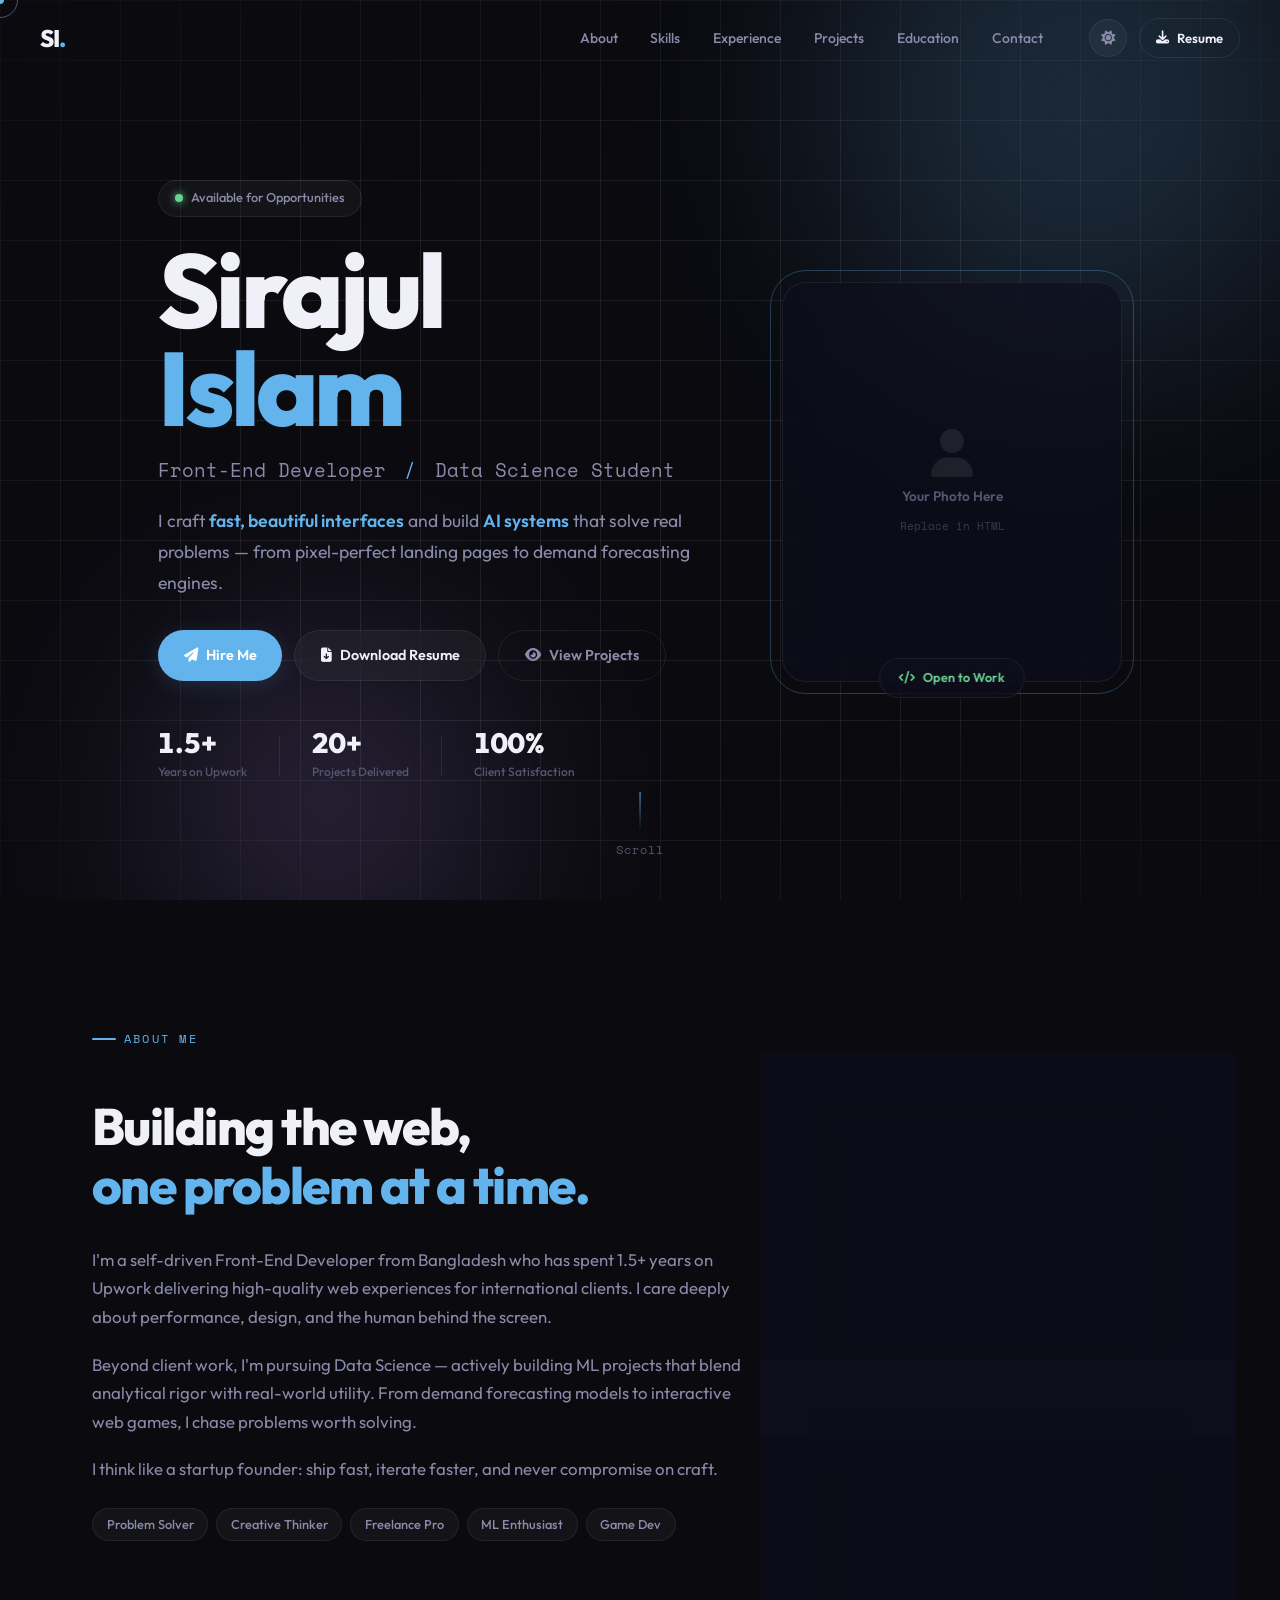
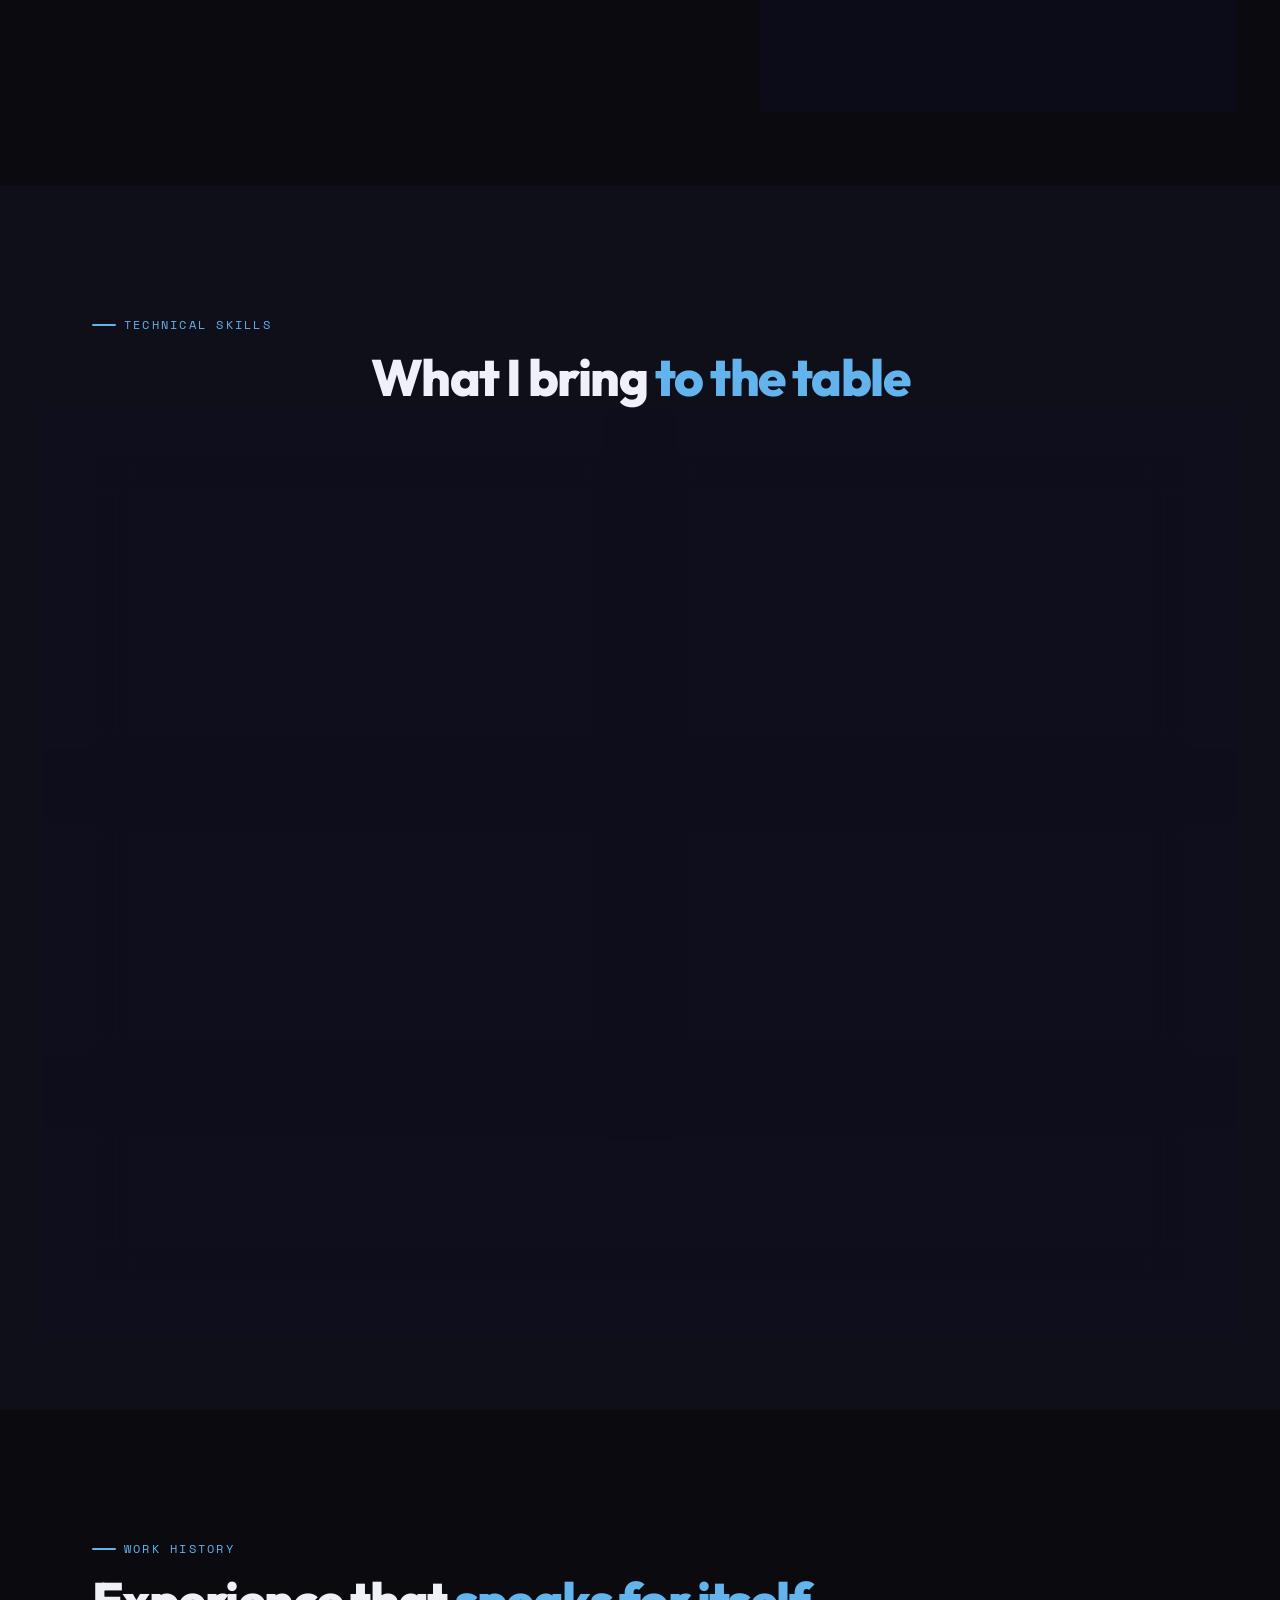
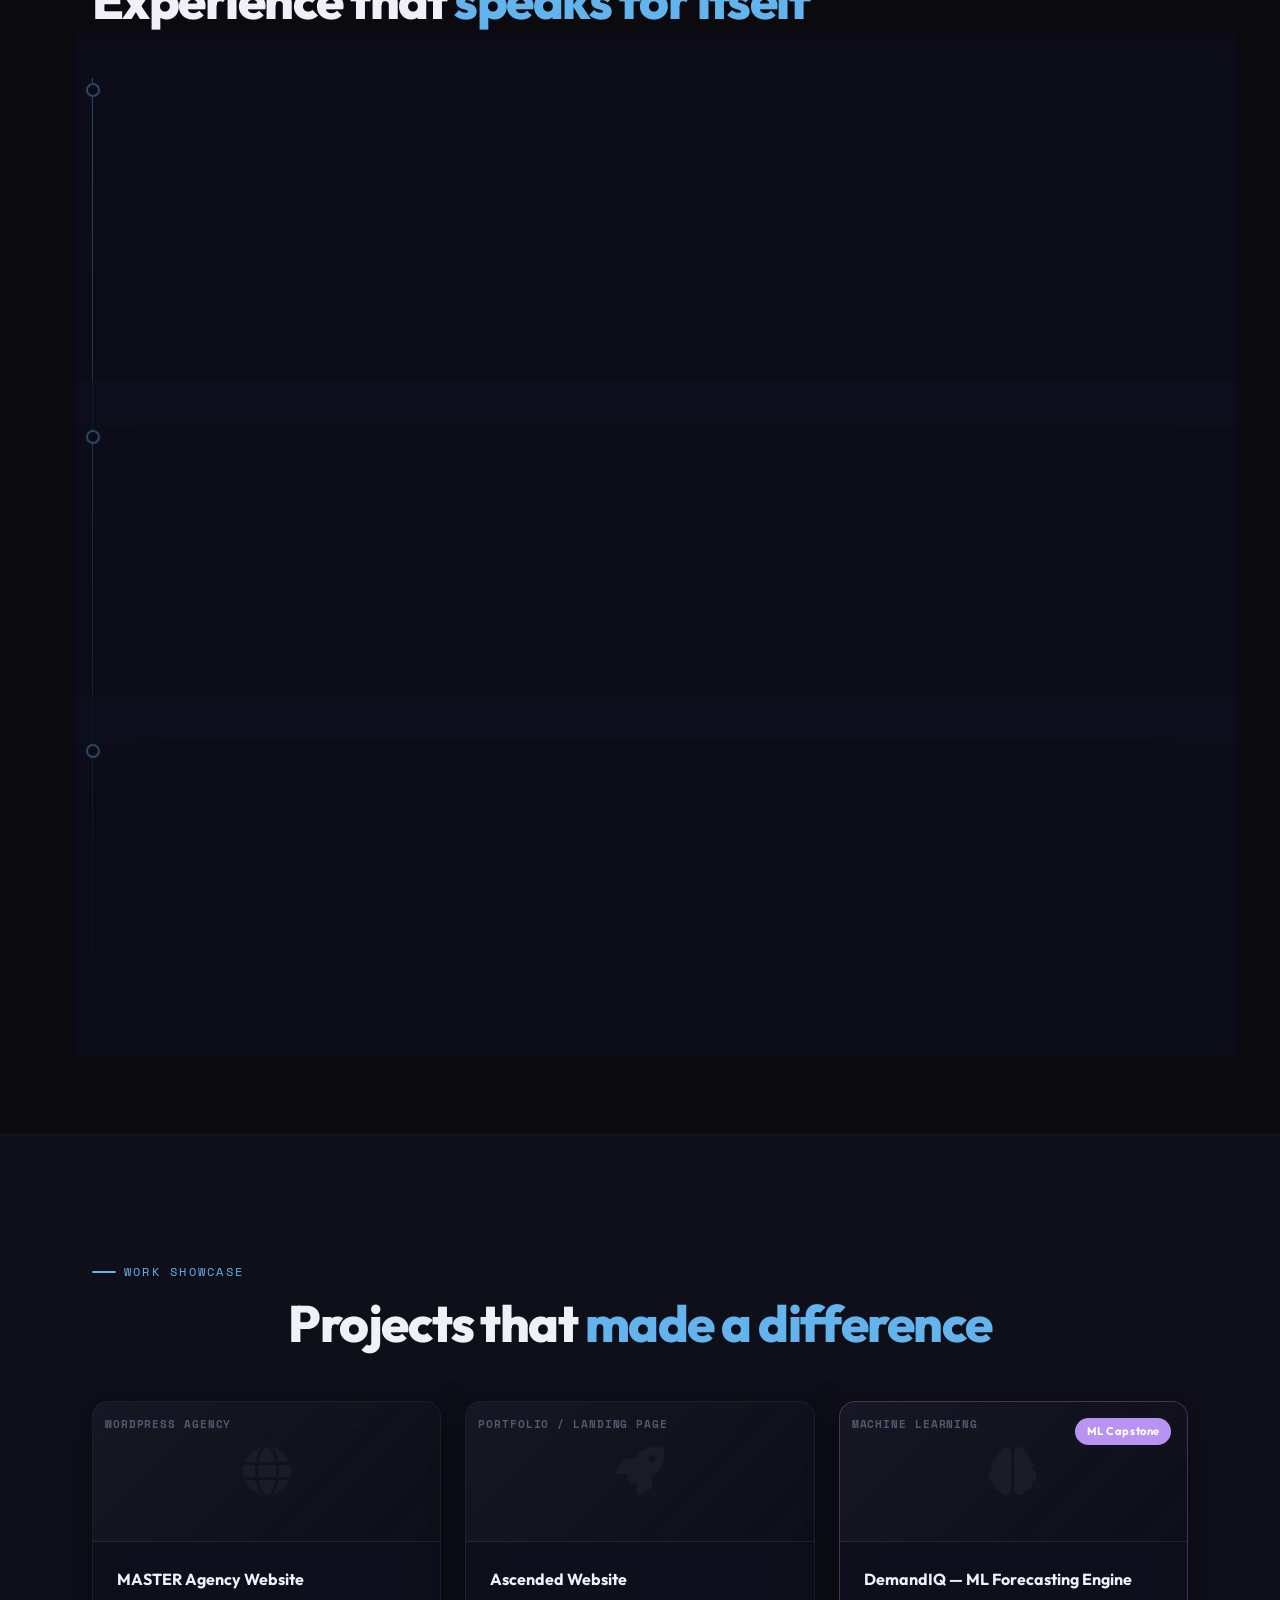
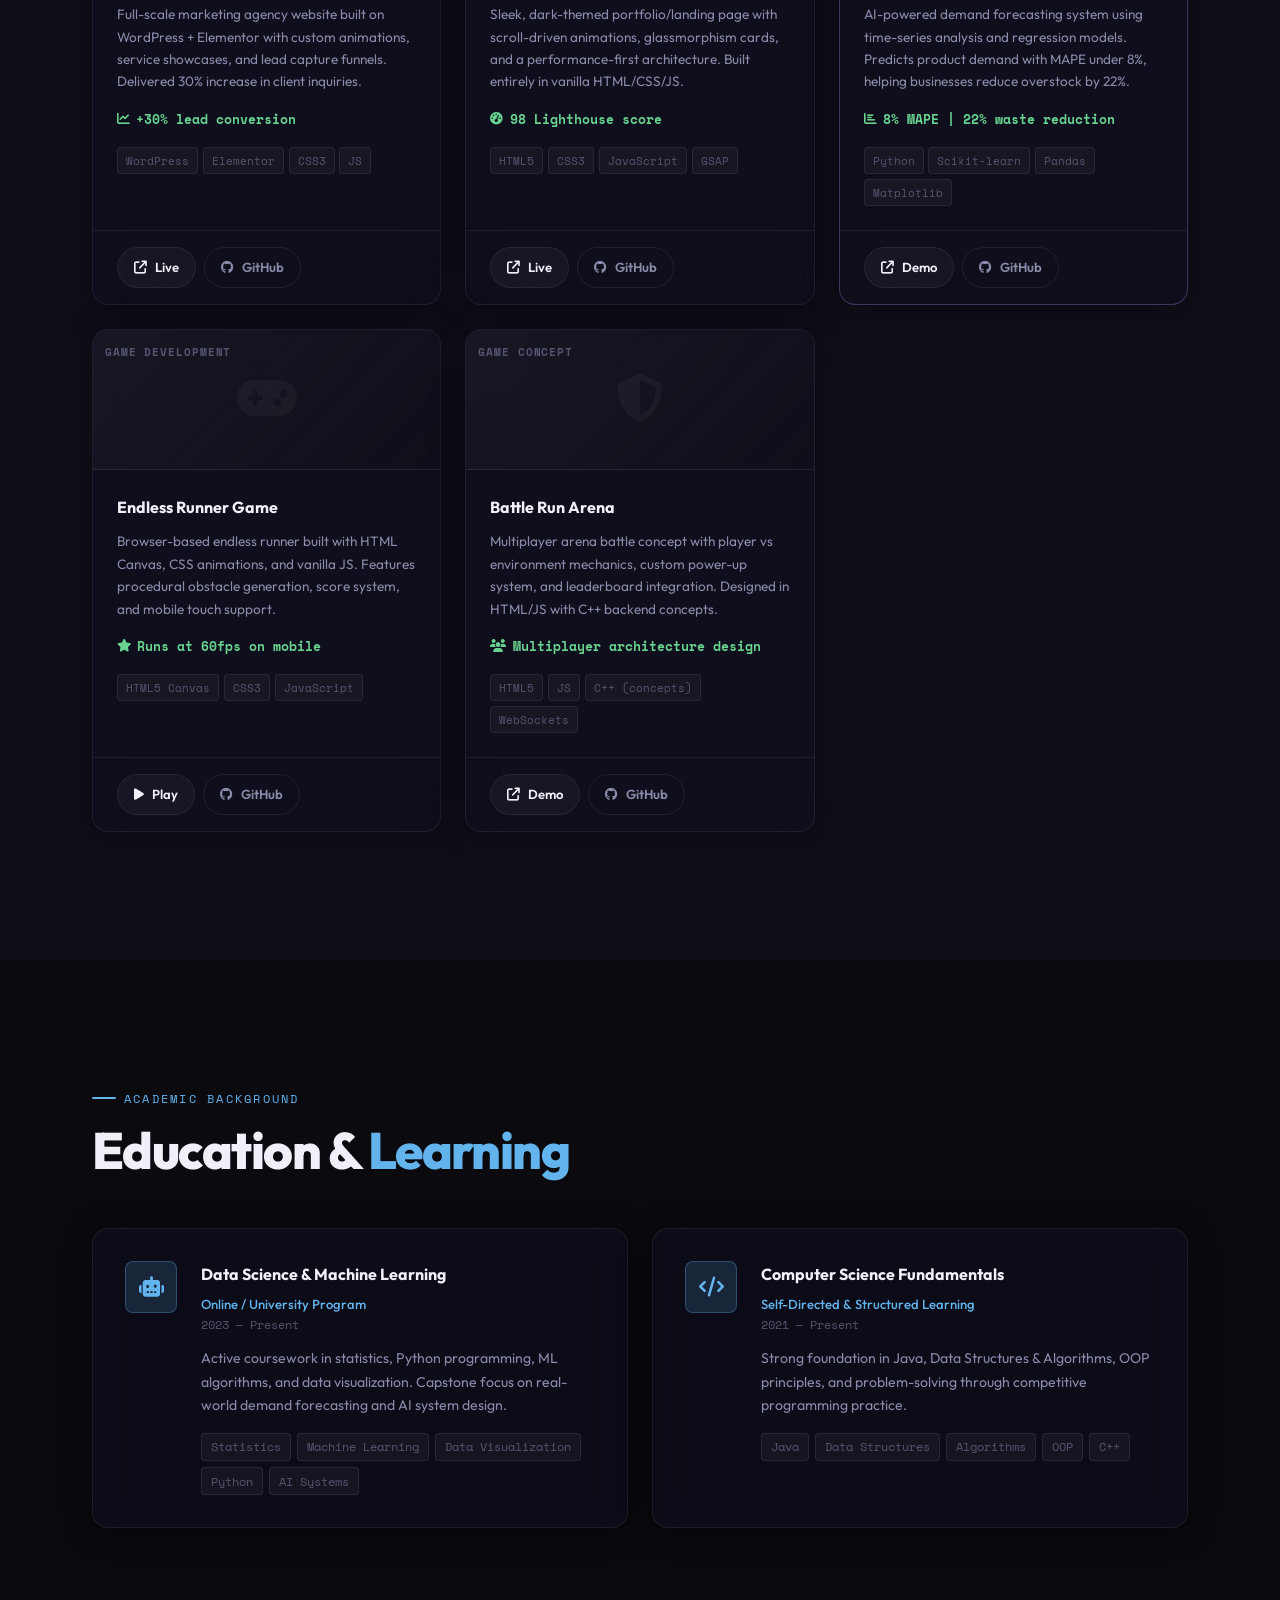
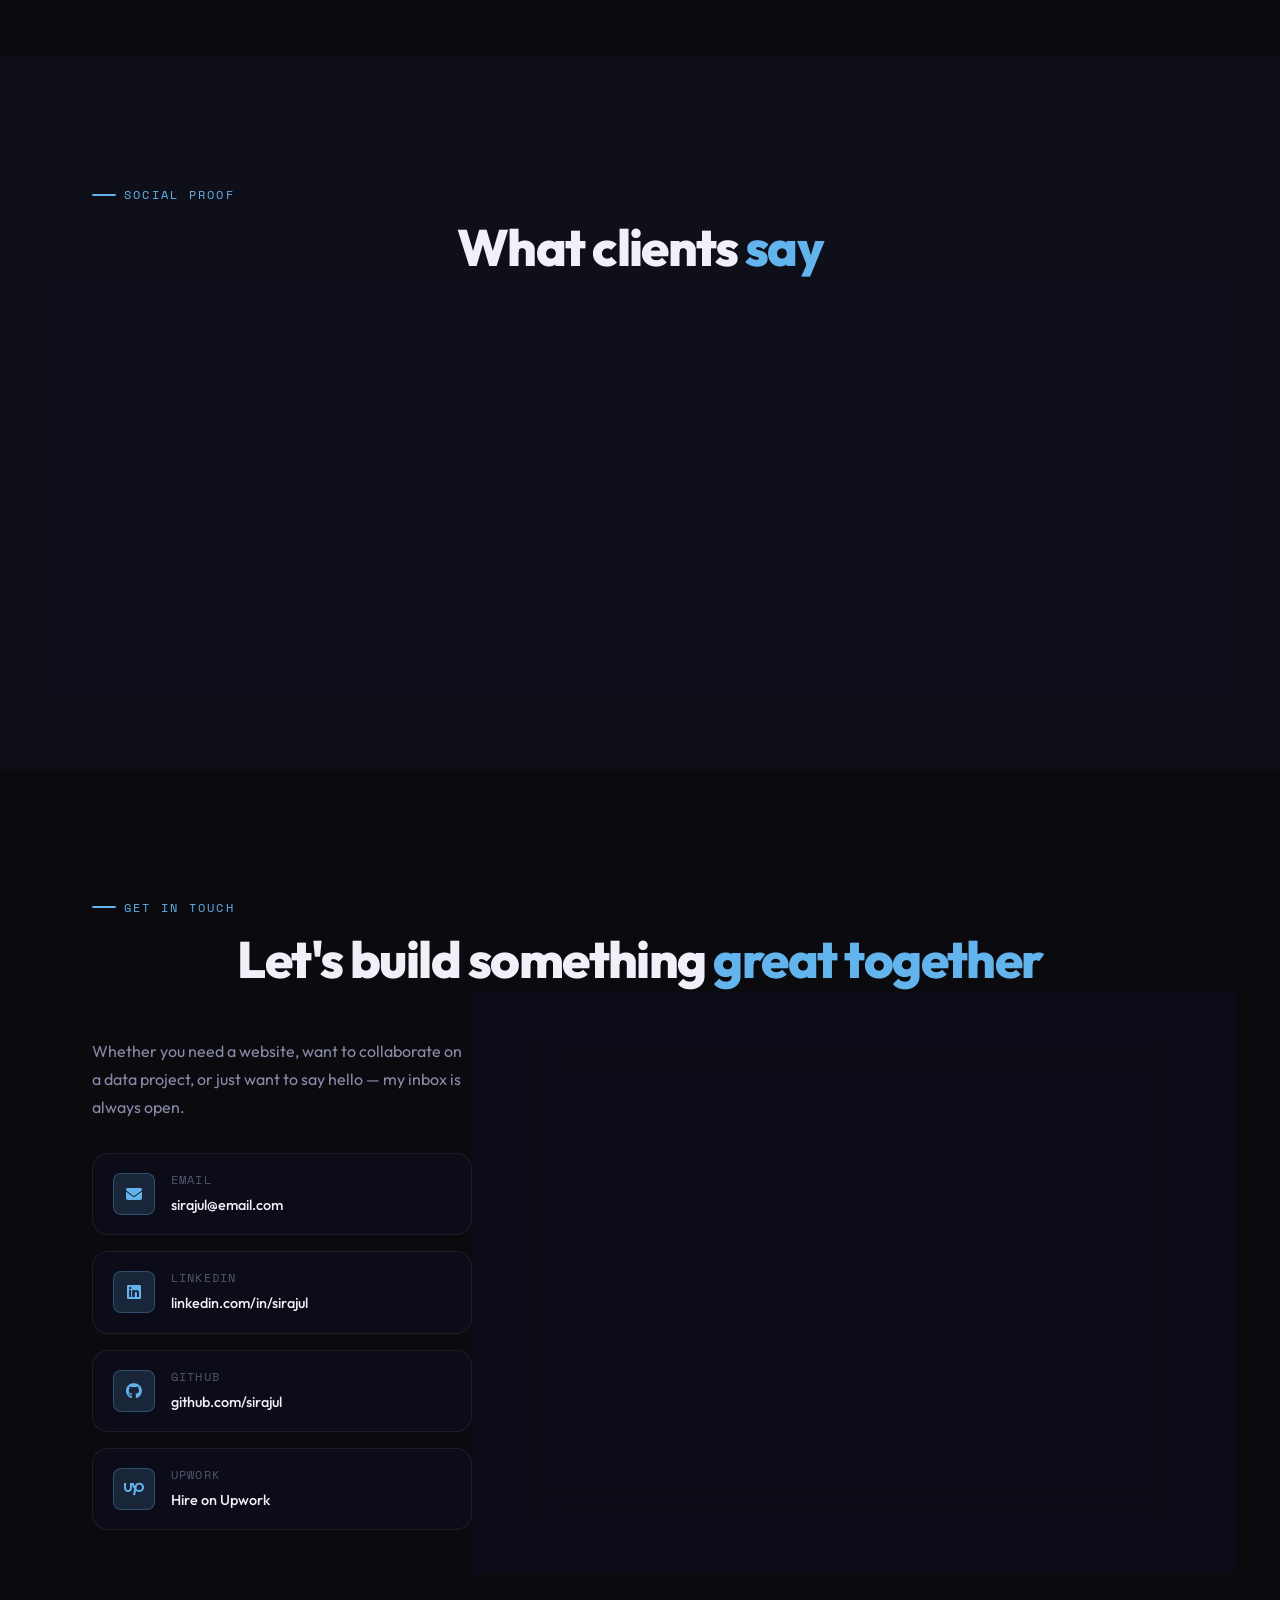
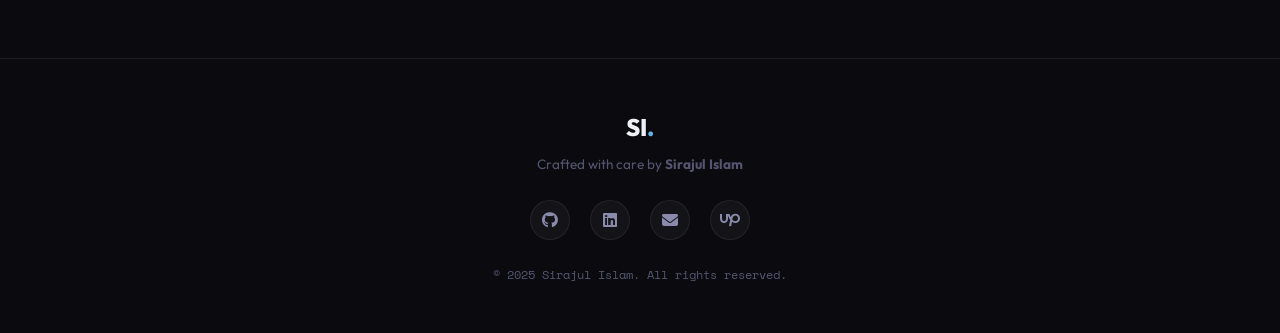
==== commit 423efdbe: "Update index.html" ====
--- a/index.html
+++ b/index.html
@@ -59,7 +59,7 @@
       <button class="theme-toggle" id="themeToggle" aria-label="Toggle theme">
         <i class="fa-solid fa-moon" id="themeIcon"></i>
       </button>
-      <!-- Replace with your actual resume PDF link -->
+      <!-- Replace with your resume PDF link -->
       <a href="resume.pdf" download class="btn btn-outline btn-sm">
         <i class="fa-solid fa-download"></i> Resume
       </a>
